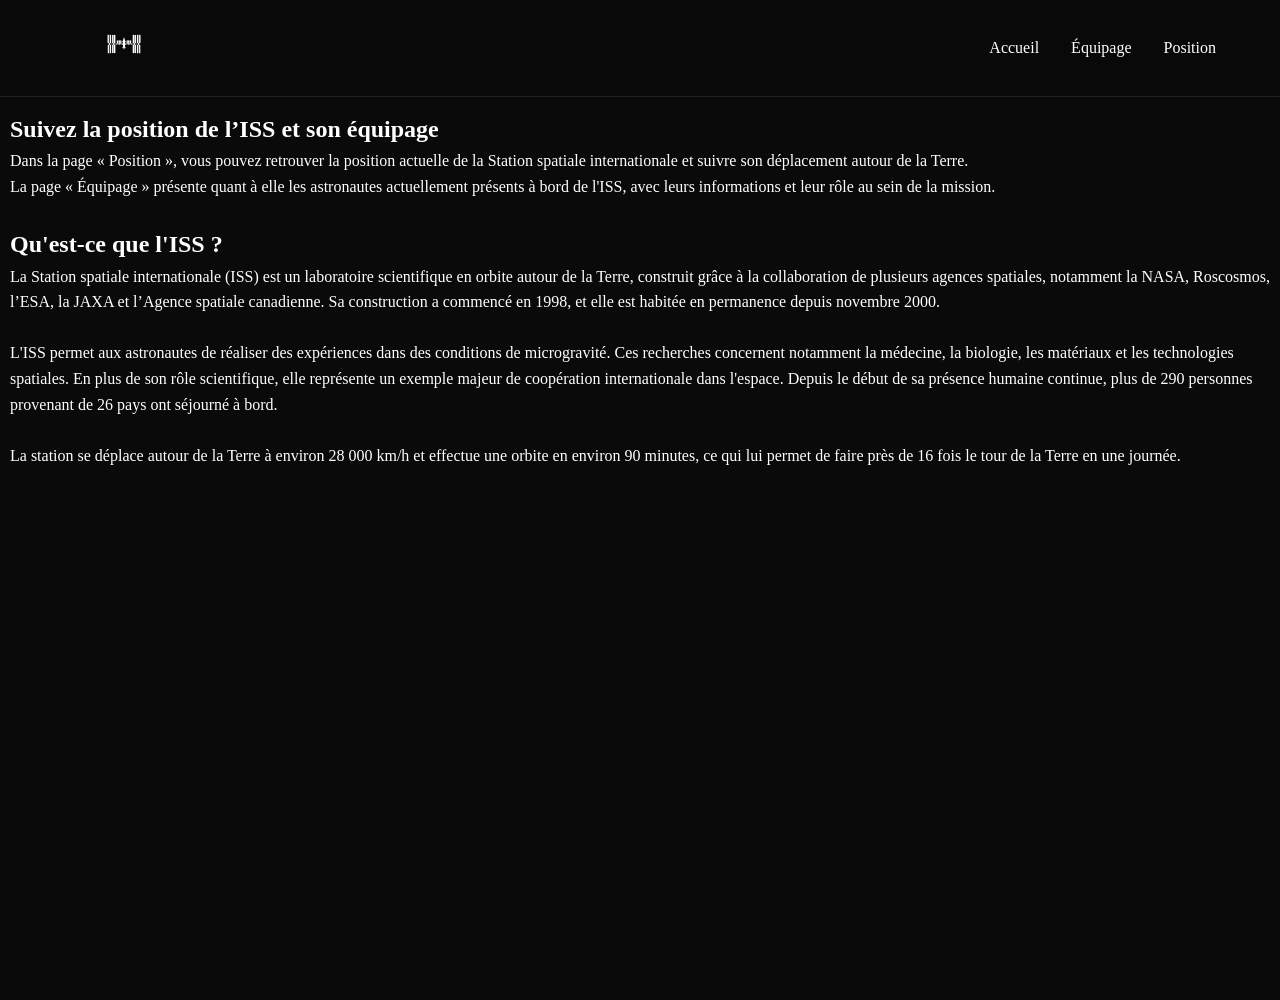
==== index.html @ df350af8 "FIX : Responsive design" ====
<!DOCTYPE html>
<html lang="fr">
    <head>
    <meta charset="UTF-8">
        <title>Suivi ISS</title>
        <link rel="shortcut icon" href="./images/earth.png" type="image/x-icon">
        <meta name="viewport" content="width=device-width, initial-scale=1.0">
        <link rel="stylesheet" href="style.css">
    </head>
    <body>
        <nav class="navbar" id="navbar">
            <a href="index.html" class="logo"><img class="iss-logo" src="./images/iss-logo.png" alt="ISS-logo"></a>
            <ul class="nav-links">
                <li><a href="index.html">Accueil</a></li>
                <li><a href="equipage.html">Équipage</a></li>
                <li><a href="position.html">Position</a></li>
            </ul>
        </nav>
        <div class="main-body">
            <h2>Suivez la position de l’ISS et son équipage</h2>
            <p>
                Dans la page « Position », vous pouvez retrouver la position actuelle de la Station spatiale internationale et suivre son déplacement autour de la Terre.<br>
                La page « Équipage » présente quant à elle les astronautes actuellement présents à bord de l'ISS, avec leurs informations et leur rôle au sein de la mission.
            </p><br>
            
            <h2>Qu'est-ce que l'ISS ?</h2>
            <p>La Station spatiale internationale (ISS) est un laboratoire scientifique en orbite autour de la Terre, construit grâce à la collaboration de plusieurs agences spatiales, notamment la NASA, Roscosmos, l’ESA, la JAXA et l’Agence spatiale canadienne. Sa construction a commencé en 1998, et elle est habitée en permanence depuis novembre 2000. <br><br>
                L'ISS permet aux astronautes de réaliser des expériences dans des conditions de microgravité. Ces recherches concernent notamment la médecine, la biologie, les matériaux et les technologies spatiales. En plus de son rôle scientifique, elle représente un exemple majeur de coopération internationale dans l'espace. Depuis le début de sa présence humaine continue, plus de 290 personnes provenant de 26 pays ont séjourné à bord. <br><br>
                La station se déplace autour de la Terre à environ 28 000 km/h et effectue une orbite en environ 90 minutes, ce qui lui permet de faire près de 16 fois le tour de la Terre en une journée.
            </p>
        </div>
    </body>
</html>
---- style.css ----
* {
    margin: 0;
    padding: 0;
    box-sizing: border-box;
}

:root {
    --dark-bg: #0a0a0a;
    --darker-bg: #050505;
    --accent: #FF6B35;
    --text: #ffffff;
}

html {
    height: 100%;
}

body {
    height: 100%;
    background-color: var(--dark-bg);
    color: var(--text);
    line-height: 1.6;
    overflow-x: hidden;
}

.navbar {
    position: fixed;
    top: 0;
    width: 100%;
    padding: 1.5rem 5%;
    display: flex;
    justify-content: space-between;
    align-items: center;
    background: rgba(10, 10, 10, 0.95);
    backdrop-filter: blur(10px);
    z-index: 1000;
    border-bottom: 1px solid rgba(255, 255, 255, 0.1);
    transition: transform 0.3s ease, background-color 0.3s ease;
}

.logo {
    position: relative;
    padding-left: 2.5rem;

    .iss-logo {
        width: 40px;
        height: auto;
    }
}

.nav-links {
    display: flex;
    gap: 2rem;
    list-style: none;
}

.nav-links a {
    color: var(--text);
    text-decoration: none;
    font-weight: 500;
    transition: all 0.3s ease;
    position: relative;
}

.nav-links a::after {
    content: '';
    position: absolute;
    bottom: -5px;
    left: 0;
    width: 0;
    height: 2px;
    background: var(--accent);
    transition: width 0.3s ease;
}

.nav-links a:hover::after {
    width: 100%;
}


#map {
    height: 85%;
    border-radius: 10px;
}


.main-body {
    margin-top: 100px;
    padding: 10px;
    height: 97%;

    h1 {
        display: flex;
        justify-content: center;
        color: var(--text);
        gap: 10px;
        margin-bottom: 10px;

        .iss-img {
            width: 50px;
            height: auto;
        }
    }

    @media (max-width: 380px) {
        h1 {
            font-size: 20px;

            .iss-img {
                width: 30px;
            }
        }
    }
}
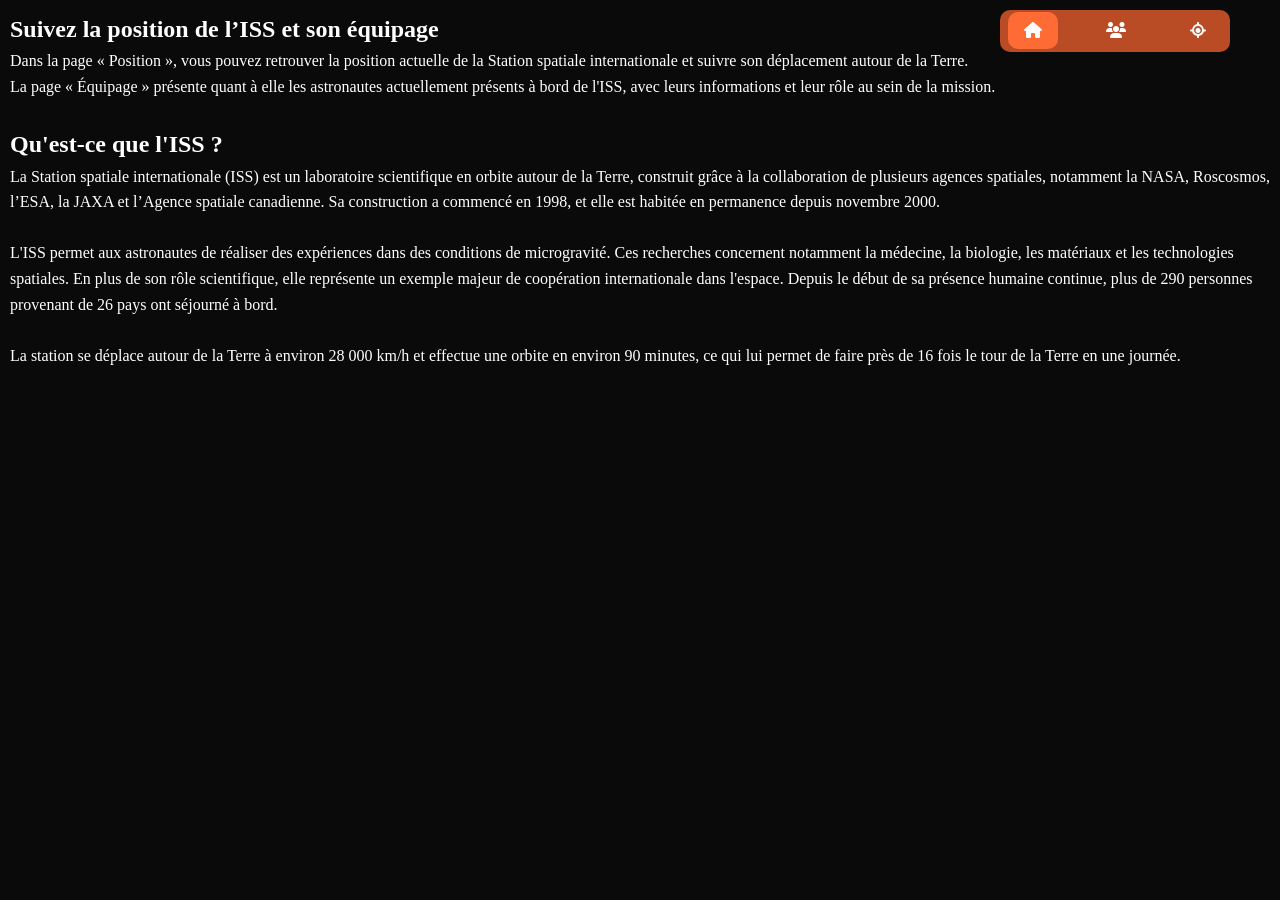
==== commit 24ed616f: "Add: icone + changement design navbar" ====
--- a/index.html
+++ b/index.html
@@ -1,33 +1,46 @@
 <!DOCTYPE html>
 <html lang="fr">
-    <head>
+
+<head>
     <meta charset="UTF-8">
-        <title>Suivi ISS</title>
-        <link rel="shortcut icon" href="./images/earth.png" type="image/x-icon">
-        <meta name="viewport" content="width=device-width, initial-scale=1.0">
-        <link rel="stylesheet" href="style.css">
-    </head>
-    <body>
-        <nav class="navbar" id="navbar">
-            <a href="index.html" class="logo"><img class="iss-logo" src="./images/iss-logo.png" alt="ISS-logo"></a>
-            <ul class="nav-links">
-                <li><a href="index.html">Accueil</a></li>
-                <li><a href="equipage.html">Équipage</a></li>
-                <li><a href="position.html">Position</a></li>
-            </ul>
-        </nav>
-        <div class="main-body">
-            <h2>Suivez la position de l’ISS et son équipage</h2>
-            <p>
-                Dans la page « Position », vous pouvez retrouver la position actuelle de la Station spatiale internationale et suivre son déplacement autour de la Terre.<br>
-                La page « Équipage » présente quant à elle les astronautes actuellement présents à bord de l'ISS, avec leurs informations et leur rôle au sein de la mission.
-            </p><br>
-            
-            <h2>Qu'est-ce que l'ISS ?</h2>
-            <p>La Station spatiale internationale (ISS) est un laboratoire scientifique en orbite autour de la Terre, construit grâce à la collaboration de plusieurs agences spatiales, notamment la NASA, Roscosmos, l’ESA, la JAXA et l’Agence spatiale canadienne. Sa construction a commencé en 1998, et elle est habitée en permanence depuis novembre 2000. <br><br>
-                L'ISS permet aux astronautes de réaliser des expériences dans des conditions de microgravité. Ces recherches concernent notamment la médecine, la biologie, les matériaux et les technologies spatiales. En plus de son rôle scientifique, elle représente un exemple majeur de coopération internationale dans l'espace. Depuis le début de sa présence humaine continue, plus de 290 personnes provenant de 26 pays ont séjourné à bord. <br><br>
-                La station se déplace autour de la Terre à environ 28 000 km/h et effectue une orbite en environ 90 minutes, ce qui lui permet de faire près de 16 fois le tour de la Terre en une journée.
-            </p>
-        </div>
-    </body>
+    <title>Suivi ISS</title>
+    <link rel="shortcut icon" href="./images/earth.png" type="image/x-icon">
+    <meta name="viewport" content="width=device-width, initial-scale=1.0">
+    <link rel="stylesheet" href="style.css">
+    <link rel="stylesheet" href="https://cdnjs.cloudflare.com/ajax/libs/font-awesome/6.7.2/css/all.min.css">
+</head>
+
+<body>
+    <nav class="navbar" id="navbar">
+        <ul class="nav-links">
+            <li><a href="index.html" class="active"><i class="fa-solid fa-house"></i></a></li>
+            <li><a href="equipage.html"><i class="fa-solid fa-users"></i></a></li>
+            <li><a href="position.html"><i class="fa-solid fa-location-crosshairs"></i></a></li>
+        </ul>
+    </nav>
+    <div class="main-body">
+        <h2>Suivez la position de l’ISS et son équipage</h2>
+        <p>
+            Dans la page « Position », vous pouvez retrouver la position actuelle de la Station spatiale internationale
+            et suivre son déplacement autour de la Terre.<br>
+            La page « Équipage » présente quant à elle les astronautes actuellement présents à bord de l'ISS, avec leurs
+            informations et leur rôle au sein de la mission.
+        </p><br>
+
+        <h2>Qu'est-ce que l'ISS ?</h2>
+        <p>La Station spatiale internationale (ISS) est un laboratoire scientifique en orbite autour de la Terre,
+            construit grâce à la collaboration de plusieurs agences spatiales, notamment la NASA, Roscosmos, l’ESA, la
+            JAXA et l’Agence spatiale canadienne. Sa construction a commencé en 1998, et elle est habitée en permanence
+            depuis novembre 2000. <br><br>
+            L'ISS permet aux astronautes de réaliser des expériences dans des conditions de microgravité. Ces recherches
+            concernent notamment la médecine, la biologie, les matériaux et les technologies spatiales. En plus de son
+            rôle scientifique, elle représente un exemple majeur de coopération internationale dans l'espace. Depuis le
+            début de sa présence humaine continue, plus de 290 personnes provenant de 26 pays ont séjourné à bord.
+            <br><br>
+            La station se déplace autour de la Terre à environ 28 000 km/h et effectue une orbite en environ 90 minutes,
+            ce qui lui permet de faire près de 16 fois le tour de la Terre en une journée.
+        </p>
+    </div>
+</body>
+
 </html>
--- a/style.css
+++ b/style.css
@@ -25,28 +25,15 @@
 
 .navbar {
     position: fixed;
-    top: 0;
-    width: 100%;
-    padding: 1.5rem 5%;
-    display: flex;
-    justify-content: space-between;
-    align-items: center;
-    background: rgba(10, 10, 10, 0.95);
-    backdrop-filter: blur(10px);
+    right: 50px;
+    top: 10px;
+    background-color: #b94c24;
+    border-radius: 10px;
+    padding: 0.5rem;
     z-index: 1000;
-    border-bottom: 1px solid rgba(255, 255, 255, 0.1);
     transition: transform 0.3s ease, background-color 0.3s ease;
 }
 
-.logo {
-    position: relative;
-    padding-left: 2.5rem;
-
-    .iss-logo {
-        width: 40px;
-        height: auto;
-    }
-}
 
 .nav-links {
     display: flex;
@@ -58,23 +45,18 @@
     color: var(--text);
     text-decoration: none;
     font-weight: 500;
+    padding: 0.6rem 1rem;
+    border-radius: 10px;
     transition: all 0.3s ease;
-    position: relative;
 }
 
-.nav-links a::after {
-    content: '';
-    position: absolute;
-    bottom: -5px;
-    left: 0;
-    width: 0;
-    height: 2px;
-    background: var(--accent);
-    transition: width 0.3s ease;
+.nav-links a:hover {
+    background-color: rgba(255, 154, 92, 0.2);
 }
 
-.nav-links a:hover::after {
-    width: 100%;
+.nav-links a.active {
+    background-color: var(--accent);
+    color: white;
 }
 
 
@@ -85,7 +67,6 @@
 
 
 .main-body {
-    margin-top: 100px;
     padding: 10px;
     height: 97%;
 
@@ -100,6 +81,66 @@
             width: 50px;
             height: auto;
         }
+
+    }
+
+    .astronautes {
+        display: grid;
+        grid-template-columns: repeat(3, 1fr);
+        gap: 20px;
+        margin: 20px;
+    }
+
+    .astronaute {
+        display: flex;
+        justify-content: center;
+        align-items: center;
+        gap: 20px;
+        width: 420px;
+
+        .photo-astro {
+            width: 200px;
+            height: 250px;
+            object-fit: cover;
+            border-radius: 10%;
+        }
+
+        .infos {
+            display: flex;
+            flex-direction: column;
+            width: 180px;
+        }
+
+        p {
+            margin: 0;
+            width: 200px;
+        }
+
+        p img {
+            width: 20px;
+        }
+    }
+
+    @media (max-width: 1345px) {
+        .astronautes {
+            grid-template-columns: repeat(2, 1fr);
+        }
+    }
+
+    @media (max-width: 910px) {
+        .astronautes {
+            grid-template-columns: 1fr;
+        }
+
+        .astronaute {
+            width: 300px;
+            
+            .photo-astro {
+                width: 100px;
+                height: 150px;
+            }
+        }
+        
     }
 
     @media (max-width: 380px) {
@@ -111,4 +152,18 @@
             }
         }
     }
+
+}
+
+@media (max-width: 768px) {
+    .navbar {
+        left: 50%;
+        right: auto;
+        transform: translateX(-50%);
+    }
+
+    .main-body {
+        margin-top: 50px;
+    }
+
 }
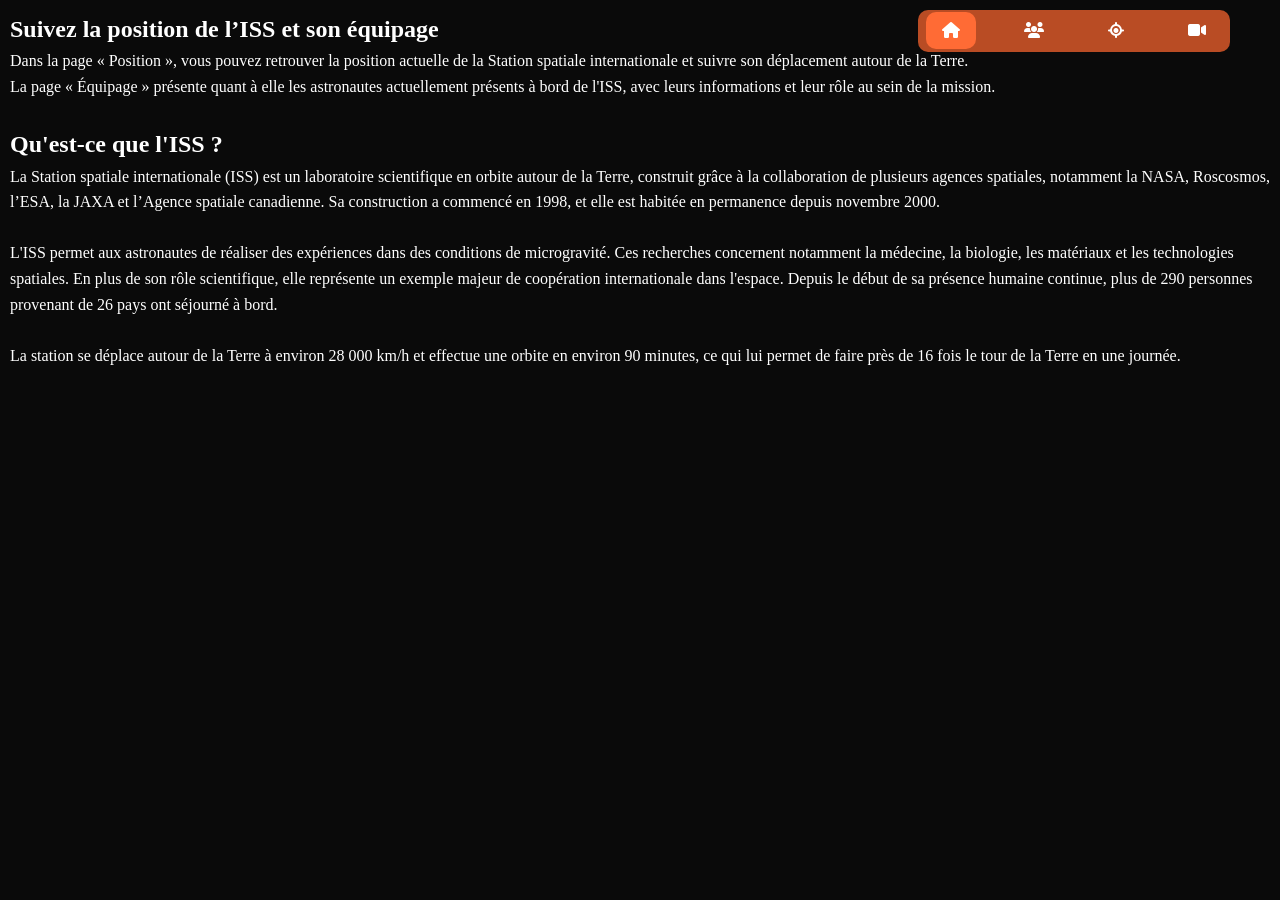
==== commit 49f446fe: "Fix : index.html" ====
--- a/index.html
+++ b/index.html
@@ -16,6 +16,7 @@
             <li><a href="index.html" class="active"><i class="fa-solid fa-house"></i></a></li>
             <li><a href="equipage.html"><i class="fa-solid fa-users"></i></a></li>
             <li><a href="position.html"><i class="fa-solid fa-location-crosshairs"></i></a></li>
+            <li><a href="live.html"><i class="fa-solid fa-video"></i></a></li>
         </ul>
     </nav>
     <div class="main-body">
--- a/style.css
+++ b/style.css
@@ -65,6 +65,18 @@
     border-radius: 10px;
 }
 
+.twitch-container {
+    margin-top: 70px;
+    display: flex;
+    justify-content: center;
+    width: 100%;
+}
+
+.twitch-container iframe {
+    max-width: 100%;
+    border: none;
+    border-radius: 15px;
+}
 
 .main-body {
     padding: 10px;
@@ -134,13 +146,13 @@
 
         .astronaute {
             width: 300px;
-            
+
             .photo-astro {
                 width: 100px;
                 height: 150px;
             }
         }
-        
+
     }
 
     @media (max-width: 380px) {
@@ -155,7 +167,7 @@
 
 }
 
-@media (max-width: 768px) {
+@media (max-width: 1030px) {
     .navbar {
         left: 50%;
         right: auto;
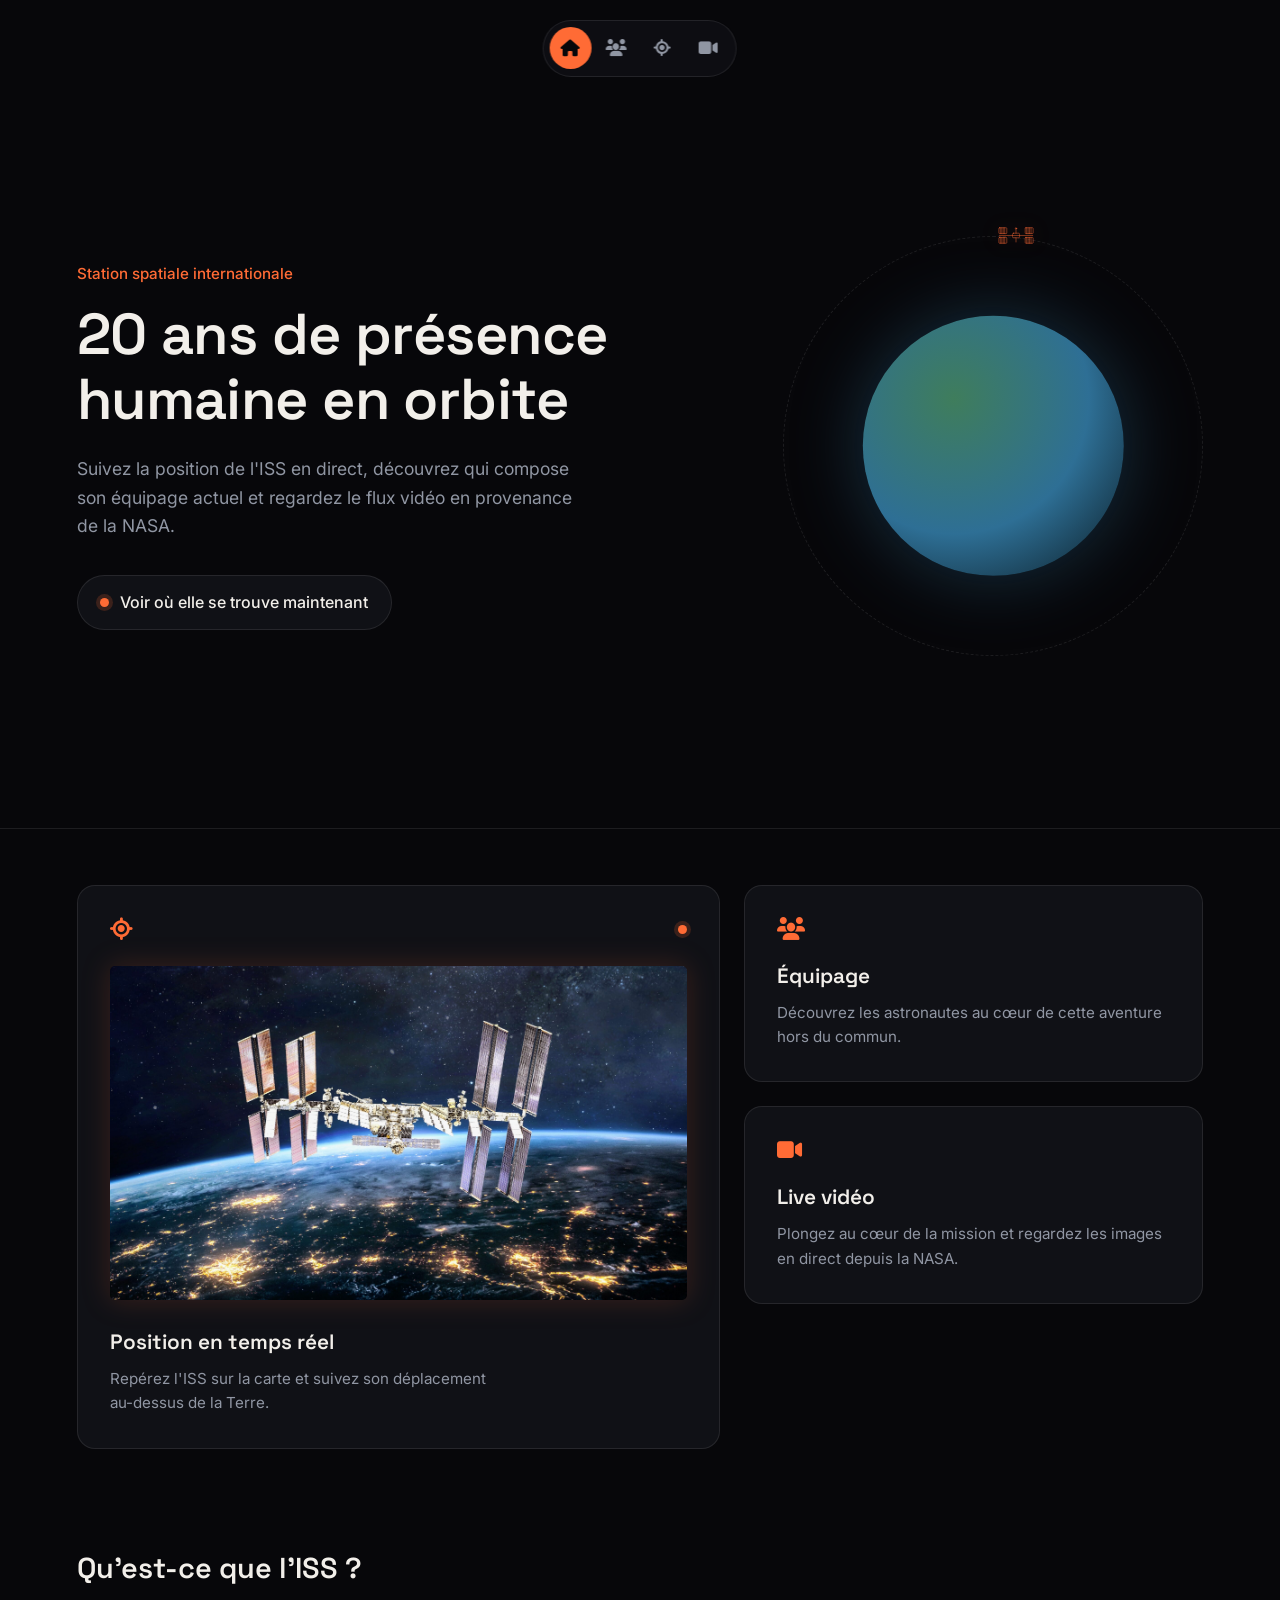
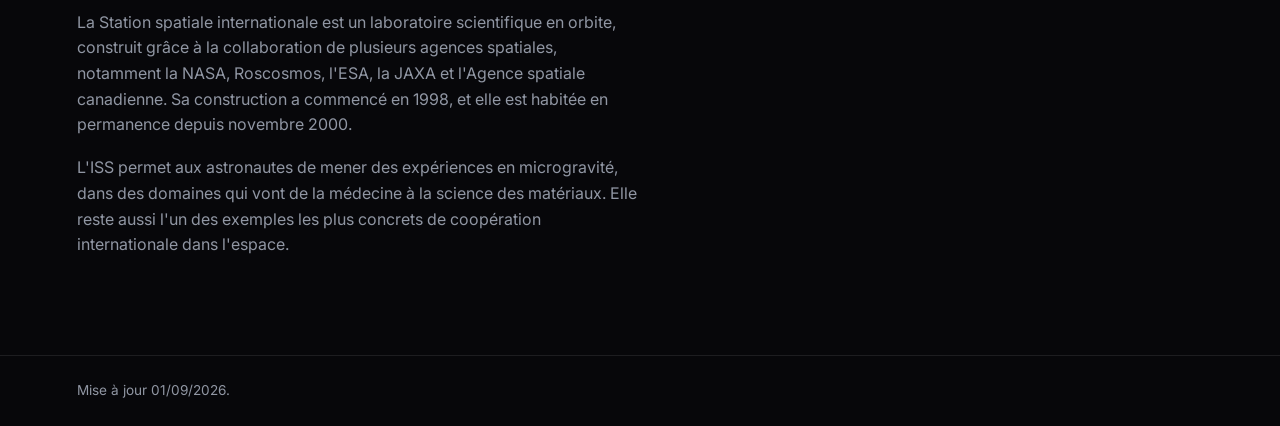
==== commit 71a70796: "Add : Design" ====
--- a/index.html
+++ b/index.html
@@ -6,42 +6,128 @@
     <title>Suivi ISS</title>
     <link rel="shortcut icon" href="./images/earth.png" type="image/x-icon">
     <meta name="viewport" content="width=device-width, initial-scale=1.0">
-    <link rel="stylesheet" href="style.css">
+    <link rel="stylesheet" href="./styles.css/common.css">
+    <link rel="stylesheet" href="./styles.css/home.css">
+    <link rel="preconnect" href="https://fonts.googleapis.com">
+    <link
+        href="https://fonts.googleapis.com/css2?family=Space+Grotesk:wght@500;600;700&family=Inter:wght@400;500;600&display=swap"
+        rel="stylesheet">
     <link rel="stylesheet" href="https://cdnjs.cloudflare.com/ajax/libs/font-awesome/6.7.2/css/all.min.css">
 </head>
 
 <body>
-    <nav class="navbar" id="navbar">
+    <nav class="navbar" id="navbar" aria-label="Navigation principale">
         <ul class="nav-links">
-            <li><a href="index.html" class="active"><i class="fa-solid fa-house"></i></a></li>
-            <li><a href="equipage.html"><i class="fa-solid fa-users"></i></a></li>
-            <li><a href="position.html"><i class="fa-solid fa-location-crosshairs"></i></a></li>
-            <li><a href="live.html"><i class="fa-solid fa-video"></i></a></li>
+            <li><a href="index.html" class="active" aria-label="Accueil"><i class="fa-solid fa-house"></i></a></li>
+            <li><a href="equipage.html" aria-label="Équipage"><i class="fa-solid fa-users"></i></a></li>
+            <li><a href="position.html" aria-label="Position en temps réel"><i
+                        class="fa-solid fa-location-crosshairs"></i></a></li>
+            <li><a href="live.html" aria-label="Live vidéo"><i class="fa-solid fa-video"></i></a></li>
         </ul>
     </nav>
-    <div class="main-body">
-        <h2>Suivez la position de l’ISS et son équipage</h2>
+
+    <header class="hero">
+        <div class="hero-text">
+            <p class="hero-kicker">Station spatiale internationale</p>
+            <h1>20 ans de présence humaine en orbite</h1>
+            <p class="hero-lead">
+                Suivez la position de l'ISS en direct, découvrez qui compose son équipage actuel
+                et regardez le flux vidéo en provenance de la NASA.
+            </p>
+            <a class="hero-cta" href="position.html">
+                <span class="live-dot" aria-hidden="true"></span>
+                Voir où elle se trouve maintenant
+            </a>
+        </div>
+
+        <div class="orbit-stage" aria-hidden="true">
+            <div class="earth"></div>
+            <div class="orbit-path"></div>
+            <div class="orbit-rotor">
+                <div class="iss-marker">
+                    <svg class="iss-glyph" viewBox="0 0 220 110" fill="none" stroke="currentColor" stroke-width="2.2"
+                        stroke-linecap="round" stroke-linejoin="round">
+                        <line x1="30" y1="55" x2="190" y2="55" />
+
+                        <rect x="28" y="18" width="38" height="28" rx="3" />
+                        <line x1="35" y1="18" x2="35" y2="46" />
+                        <line x1="42" y1="18" x2="42" y2="46" />
+                        <line x1="49" y1="18" x2="49" y2="46" />
+                        <line x1="56" y1="18" x2="56" y2="46" />
+
+                        <rect x="28" y="64" width="38" height="28" rx="3" />
+                        <line x1="35" y1="64" x2="35" y2="92" />
+                        <line x1="42" y1="64" x2="42" y2="92" />
+                        <line x1="49" y1="64" x2="49" y2="92" />
+                        <line x1="56" y1="64" x2="56" y2="92" />
+
+                        <rect x="154" y="18" width="38" height="28" rx="3" />
+                        <line x1="161" y1="18" x2="161" y2="46" />
+                        <line x1="168" y1="18" x2="168" y2="46" />
+                        <line x1="175" y1="18" x2="175" y2="46" />
+                        <line x1="182" y1="18" x2="182" y2="46" />
+
+                        <rect x="154" y="64" width="38" height="28" rx="3" />
+                        <line x1="161" y1="64" x2="161" y2="92" />
+                        <line x1="168" y1="64" x2="168" y2="92" />
+                        <line x1="175" y1="64" x2="175" y2="92" />
+                        <line x1="182" y1="64" x2="182" y2="92" />
+
+                        <rect x="93" y="44" width="34" height="22" rx="5" />
+                        <line x1="110" y1="44" x2="110" y2="24" />
+                        <circle cx="110" cy="21" r="3.4" />
+                        <line x1="110" y1="66" x2="110" y2="86" />
+                    </svg>
+                </div>
+            </div>
+        </div>
+    </header>
+
+    <section class="destinations" aria-label="Accès rapide aux sections">
+        <a class="tile tile-large" href="position.html">
+            <div class="tile-top">
+                <i class="fa-solid fa-location-crosshairs"></i>
+                <span class="live-dot" aria-hidden="true"></span>
+            </div>
+            <div class="tile-illustration" aria-hidden="true">
+                <img class="iss-photo" src="./images/ISS-scaled.jpg" alt="photo-iss">
+            </div>
+            <h2>Position en temps réel</h2>
+            <p>Repérez l'ISS sur la carte et suivez son déplacement au-dessus de la Terre.</p>
+        </a>
+
+        <div class="tile-stack">
+            <a class="tile" href="equipage.html">
+                <i class="fa-solid fa-users"></i>
+                <h2>Équipage</h2>
+                <p>Découvrez les astronautes au cœur de cette aventure hors du commun.</p>
+            </a>
+            <a class="tile" href="live.html">
+                <i class="fa-solid fa-video"></i>
+                <h2>Live vidéo</h2>
+                <p>Plongez au cœur de la mission et regardez les images en direct depuis la NASA.</p>
+            </a>
+        </div>
+    </section>
+
+    <section class="about">
+        <h2>Qu'est-ce que l'ISS ?</h2>
         <p>
-            Dans la page « Position », vous pouvez retrouver la position actuelle de la Station spatiale internationale
-            et suivre son déplacement autour de la Terre.<br>
-            La page « Équipage » présente quant à elle les astronautes actuellement présents à bord de l'ISS, avec leurs
-            informations et leur rôle au sein de la mission.
-        </p><br>
+            La Station spatiale internationale est un laboratoire scientifique en orbite, construit grâce à la
+            collaboration de plusieurs agences spatiales, notamment la NASA, Roscosmos, l'ESA, la JAXA et l'Agence
+            spatiale canadienne. Sa construction a commencé en 1998, et elle est habitée en permanence depuis
+            novembre 2000.
+        </p>
+        <p>
+            L'ISS permet aux astronautes de mener des expériences en microgravité, dans des domaines qui vont de la
+            médecine à la science des matériaux. Elle reste aussi l'un des exemples les plus concrets de coopération
+            internationale dans l'espace.
+        </p>
+    </section>
 
-        <h2>Qu'est-ce que l'ISS ?</h2>
-        <p>La Station spatiale internationale (ISS) est un laboratoire scientifique en orbite autour de la Terre,
-            construit grâce à la collaboration de plusieurs agences spatiales, notamment la NASA, Roscosmos, l’ESA, la
-            JAXA et l’Agence spatiale canadienne. Sa construction a commencé en 1998, et elle est habitée en permanence
-            depuis novembre 2000. <br><br>
-            L'ISS permet aux astronautes de réaliser des expériences dans des conditions de microgravité. Ces recherches
-            concernent notamment la médecine, la biologie, les matériaux et les technologies spatiales. En plus de son
-            rôle scientifique, elle représente un exemple majeur de coopération internationale dans l'espace. Depuis le
-            début de sa présence humaine continue, plus de 290 personnes provenant de 26 pays ont séjourné à bord.
-            <br><br>
-            La station se déplace autour de la Terre à environ 28 000 km/h et effectue une orbite en environ 90 minutes,
-            ce qui lui permet de faire près de 16 fois le tour de la Terre en une journée.
-        </p>
-    </div>
+    <footer class="site-footer">
+        <p>Mise à jour 01/09/2026.</p>
+    </footer>
 </body>
 
 </html>
--- a/styles.css/common.css
+++ b/styles.css/common.css
@@ -0,0 +1,188 @@
+* {
+    margin: 0;
+    padding: 0;
+    box-sizing: border-box;
+}
+
+:root {
+    --void: #07070a;
+    --panel: #101116;
+    --accent: #FF6B35;
+    --accent-soft: rgba(255, 107, 53, 0.18);
+    --earth-blue: #2E6F95;
+    --earth-green: #3F7D5C;
+    --text: #F2EFEA;
+    --muted: #9096A3;
+    --line: rgba(255, 255, 255, 0.09);
+
+    --font-display: "Space Grotesk", "Inter", sans-serif;
+    --font-body: "Inter", sans-serif;
+}
+
+html {
+    height: 100%;
+    scroll-behavior: smooth;
+}
+
+body {
+    min-height: 100%;
+    background-color: var(--void);
+    color: var(--text);
+    font-family: var(--font-body);
+    line-height: 1.6;
+    overflow-x: hidden;
+}
+
+a {
+    color: inherit;
+    text-decoration: none;
+}
+
+a:focus-visible,
+button:focus-visible {
+    outline: 2px solid var(--accent);
+    outline-offset: 3px;
+}
+
+/* ---------- Navigation ---------- */
+
+.navbar {
+    position: fixed;
+    top: 20px;
+    left: 50%;
+    transform: translateX(-50%);
+    background-color: rgba(16, 17, 22, 0.75);
+    backdrop-filter: blur(10px);
+    border: 1px solid var(--line);
+    border-radius: 999px;
+    padding: 0.4rem;
+    z-index: 1000;
+}
+
+.nav-links {
+    display: flex;
+    gap: 0.25rem;
+    list-style: none;
+}
+
+.nav-links a {
+    display: flex;
+    align-items: center;
+    justify-content: center;
+    width: 42px;
+    height: 42px;
+    border-radius: 999px;
+    color: var(--muted);
+    font-size: 1.05rem;
+    transition: color 0.2s ease, background-color 0.2s ease;
+}
+
+.nav-links a:hover {
+    color: var(--text);
+    background-color: rgba(255, 255, 255, 0.06);
+}
+
+.nav-links a.active {
+    background-color: var(--accent);
+    color: var(--void);
+}
+
+/* ---------- Indicateur "en direct" (partagé entre pages) ---------- */
+
+.live-dot {
+    width: 9px;
+    height: 9px;
+    border-radius: 50%;
+    background-color: var(--accent);
+    box-shadow: 0 0 0 4px var(--accent-soft);
+    flex-shrink: 0;
+    animation: pulse 3.2s ease-in-out infinite;
+}
+
+@keyframes pulse {
+
+    0%,
+    100% {
+        opacity: 1;
+    }
+
+    50% {
+        opacity: 0.4;
+    }
+}
+
+@media (prefers-reduced-motion: reduce) {
+    .live-dot {
+        animation: none;
+    }
+}
+
+/* ---------- En-tête de page générique (pages secondaires) ---------- */
+
+.page-header {
+    padding: 8rem 6vw 3rem;
+    max-width: 760px;
+}
+
+.page-kicker {
+    color: var(--accent);
+    font-size: 0.95rem;
+    font-weight: 500;
+    margin-bottom: 1rem;
+}
+
+.page-header h1 {
+    font-family: var(--font-display);
+    font-weight: 600;
+    font-size: clamp(2rem, 4vw, 3rem);
+    line-height: 1.15;
+    margin-bottom: 1rem;
+}
+
+.page-lead {
+    color: var(--muted);
+    font-size: 1.05rem;
+    max-width: 60ch;
+}
+
+/* ---------- Main-body (conteneur générique pages secondaires) ---------- */
+
+.main-body {
+    padding: 8rem 6vw 4rem;
+    min-height: 100%;
+}
+
+.main-body h1 {
+    display: flex;
+    align-items: center;
+    justify-content: center;
+    gap: 10px;
+    font-family: var(--font-display);
+    font-weight: 600;
+    color: var(--text);
+    margin-bottom: 1.5rem;
+}
+
+.main-body h1 .iss-img {
+    width: 50px;
+    height: auto;
+}
+
+@media (max-width: 380px) {
+    .main-body h1 {
+        font-size: 1.3rem;
+    }
+
+    .main-body h1 .iss-img {
+        width: 30px;
+    }
+}
+
+/* ---------- Footer ---------- */
+
+.site-footer {
+    border-top: 1px solid var(--line);
+    padding: 1.5rem 6vw;
+    color: var(--muted);
+    font-size: 0.85rem;
+}
--- a/styles.css/home.css
+++ b/styles.css/home.css
@@ -0,0 +1,257 @@
+/* ---------- Hero ---------- */
+
+.hero {
+    position: relative;
+    display: flex;
+    align-items: center;
+    justify-content: space-between;
+    gap: 3rem;
+    min-height: 92vh;
+    padding: 8rem 6vw 4rem;
+    overflow: hidden;
+}
+
+.hero-text {
+    max-width: 620px;
+    z-index: 2;
+}
+
+.hero-kicker {
+    color: var(--accent);
+    font-size: 0.95rem;
+    font-weight: 500;
+    margin-bottom: 1rem;
+}
+
+.hero h1 {
+    font-family: var(--font-display);
+    font-weight: 600;
+    font-size: clamp(2.2rem, 4.8vw, 3.6rem);
+    line-height: 1.12;
+    letter-spacing: -0.01em;
+    margin-bottom: 1.5rem;
+}
+
+.hero-lead {
+    color: var(--muted);
+    font-size: 1.1rem;
+    max-width: 46ch;
+    margin-bottom: 2.2rem;
+}
+
+.hero-cta {
+    display: inline-flex;
+    align-items: center;
+    gap: 0.7rem;
+    background-color: var(--panel);
+    border: 1px solid var(--line);
+    padding: 0.85rem 1.4rem;
+    border-radius: 999px;
+    font-weight: 500;
+    transition: border-color 0.2s ease, background-color 0.2s ease;
+}
+
+.hero-cta:hover {
+    border-color: var(--accent);
+    background-color: rgba(255, 107, 53, 0.08);
+}
+
+/* ---------- Orbit graphic ---------- */
+
+.orbit-stage {
+    position: relative;
+    width: min(38vw, 420px);
+    height: min(38vw, 420px);
+    flex-shrink: 0;
+}
+
+.earth {
+    position: absolute;
+    width: 62%;
+    height: 62%;
+    border-radius: 50%;
+    top: 50%;
+    left: 50%;
+    transform: translate(-50%, -50%);
+    background: radial-gradient(circle at 35% 32%, var(--earth-green), var(--earth-blue) 55%, #0a1a22 100%);
+    box-shadow: 0 0 70px rgba(46, 111, 149, 0.4);
+}
+
+.orbit-path {
+    position: absolute;
+    inset: 0;
+    border: 1px dashed var(--line);
+    border-radius: 50%;
+}
+
+.orbit-rotor {
+    position: absolute;
+    inset: 0;
+    animation: spin 26s linear infinite;
+}
+
+.iss-marker {
+    position: absolute;
+    top: -12px;
+    left: 50%;
+    width: 46px;
+    animation: counter-spin 26s linear infinite;
+}
+
+.iss-glyph {
+    width: 100%;
+    height: auto;
+    color: var(--accent);
+    filter: drop-shadow(0 0 10px var(--accent-soft));
+}
+
+@keyframes counter-spin {
+    from {
+        transform: translateX(-50%) rotate(0deg);
+    }
+
+    to {
+        transform: translateX(-50%) rotate(-360deg);
+    }
+}
+
+@keyframes spin {
+    to {
+        transform: rotate(360deg);
+    }
+}
+
+@media (prefers-reduced-motion: reduce) {
+    .orbit-rotor {
+        animation: none;
+    }
+
+    .iss-marker {
+        animation: none;
+    }
+}
+
+/* ---------- Destinations ---------- */
+
+.destinations {
+    display: grid;
+    grid-template-columns: 1.4fr 1fr;
+    gap: 1.5rem;
+    padding: 3.5rem 6vw 4rem;
+    border-top: 1px solid var(--line);
+}
+
+.tile-stack {
+    display: flex;
+    flex-direction: column;
+    gap: 1.5rem;
+}
+
+.tile {
+    position: relative;
+    background-color: var(--panel);
+    border: 1px solid var(--line);
+    border-radius: 18px;
+    padding: 2rem;
+    transition: border-color 0.2s ease, transform 0.2s ease;
+}
+
+.tile:hover {
+    border-color: var(--accent);
+    transform: translateY(-3px);
+}
+
+.tile i {
+    font-size: 1.4rem;
+    color: var(--accent);
+    margin-bottom: 1.2rem;
+    display: inline-block;
+}
+
+.tile h2 {
+    font-family: var(--font-display);
+    font-size: 1.3rem;
+    font-weight: 600;
+    margin-bottom: 0.5rem;
+}
+
+.tile p {
+    color: var(--muted);
+    font-size: 0.95rem;
+    max-width: 40ch;
+}
+
+.tile-large {
+    display: flex;
+    flex-direction: column;
+    min-height: 320px;
+}
+
+.tile-top {
+    display: flex;
+    align-items: center;
+    justify-content: space-between;
+}
+
+.tile-top i {
+    margin-bottom: 0;
+}
+
+.tile-illustration {
+    position: relative;
+    flex: 1;
+    min-height: 130px;
+    margin: 1.6rem 0;
+    display: flex;
+    align-items: center;
+    justify-content: center;
+}
+
+.iss-photo {
+    width: 100%;
+    object-fit: cover;
+    border-radius: 5px;
+    height: auto;
+    color: var(--accent);
+    filter: drop-shadow(0 0 14px var(--accent-soft));
+}
+
+/* ---------- About ---------- */
+
+.about {
+    max-width: 720px;
+    padding: 2rem 6vw 5rem;
+}
+
+.about h2 {
+    font-family: var(--font-display);
+    font-size: 1.8rem;
+    font-weight: 600;
+    margin-bottom: 1.2rem;
+}
+
+.about p {
+    color: var(--muted);
+    margin-bottom: 1.1rem;
+    max-width: 68ch;
+}
+
+/* ---------- Responsive ---------- */
+
+@media (max-width: 900px) {
+    .hero {
+        flex-direction: column;
+        text-align: left;
+        padding-top: 7rem;
+    }
+
+    .orbit-stage {
+        width: 60vw;
+        height: 60vw;
+        margin-top: 2rem;
+    }
+
+    .destinations {
+        grid-template-columns: 1fr;
+    }
+}
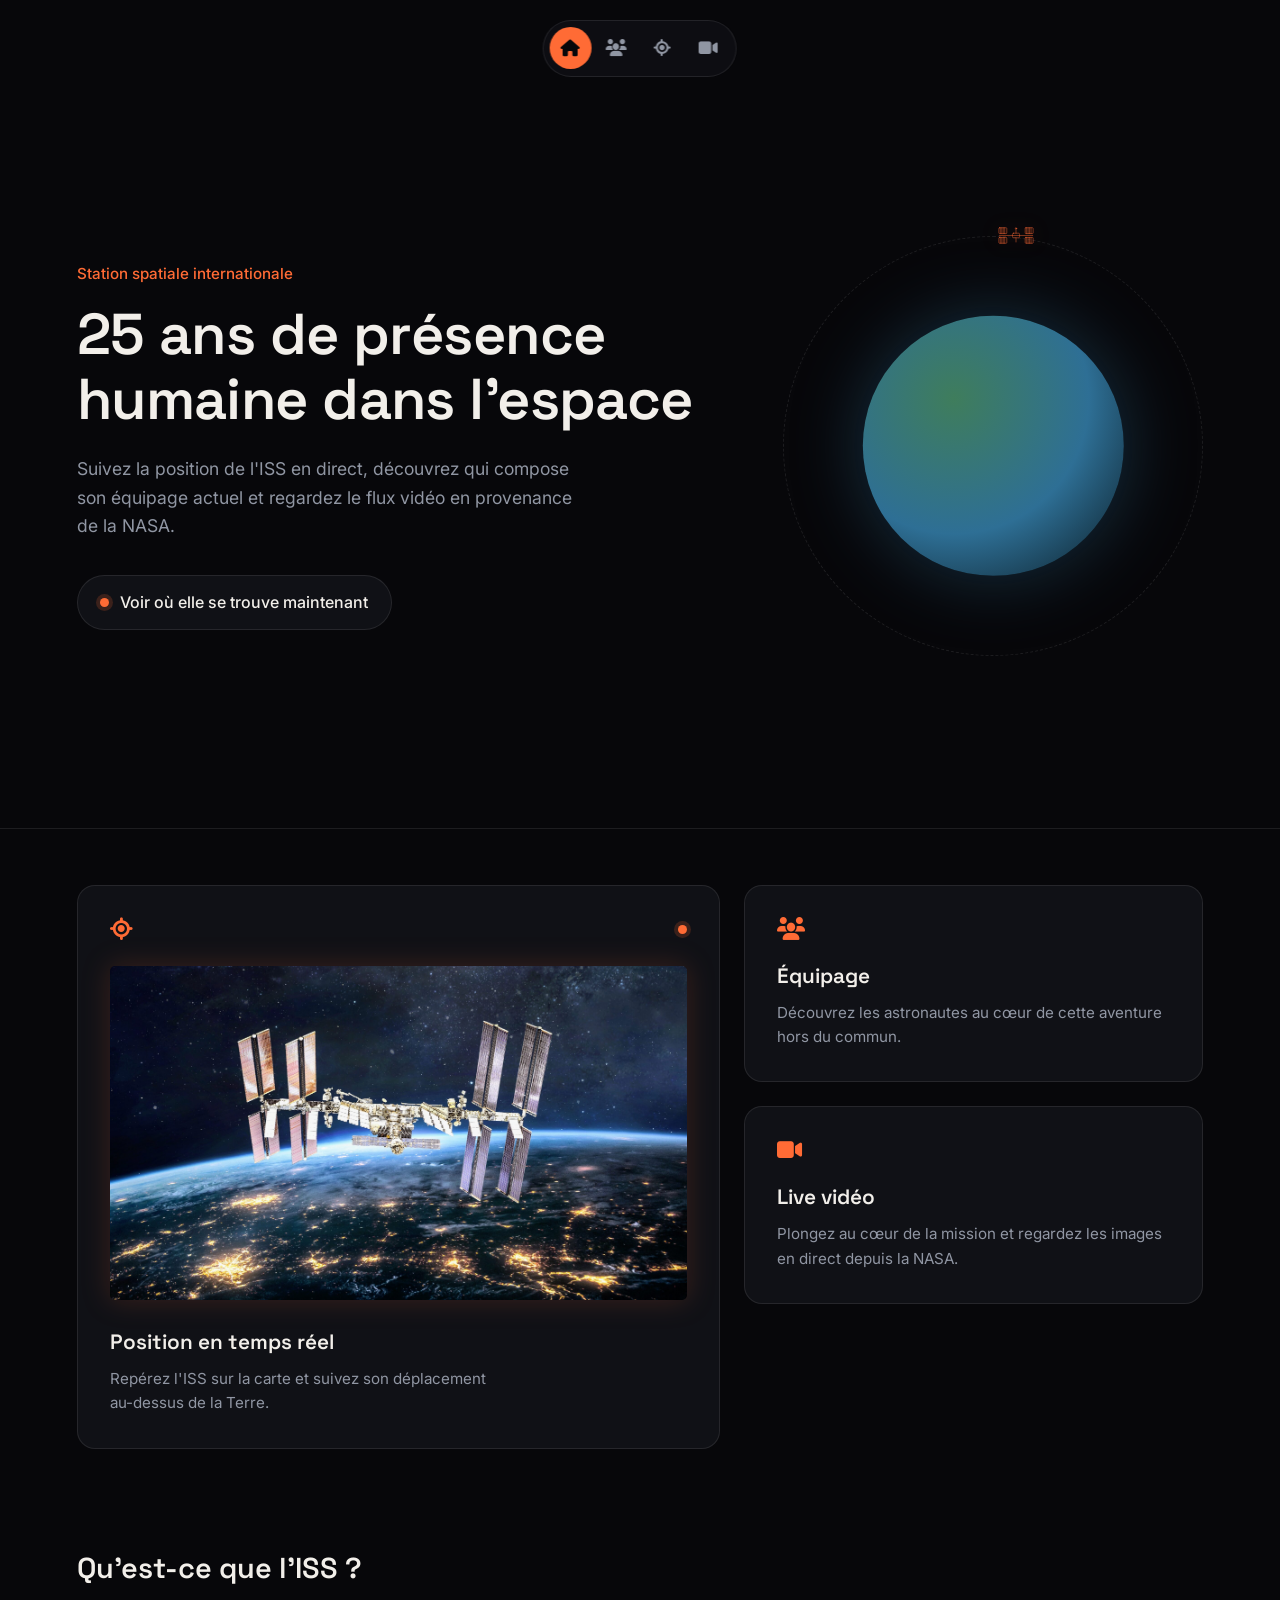
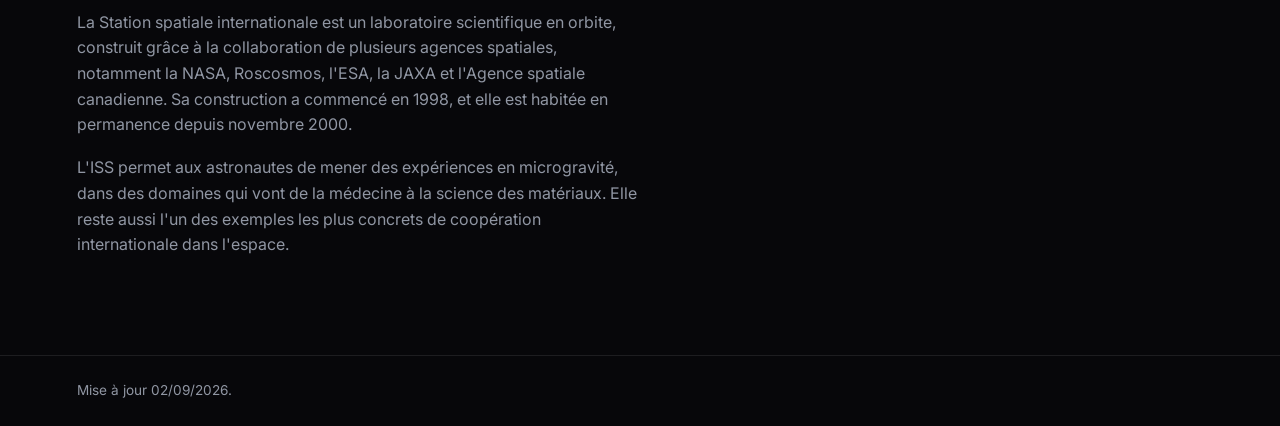
==== commit 844c5b07: "FIX : responsive / footer" ====
--- a/index.html
+++ b/index.html
@@ -9,9 +9,7 @@
     <link rel="stylesheet" href="./styles.css/common.css">
     <link rel="stylesheet" href="./styles.css/home.css">
     <link rel="preconnect" href="https://fonts.googleapis.com">
-    <link
-        href="https://fonts.googleapis.com/css2?family=Space+Grotesk:wght@500;600;700&family=Inter:wght@400;500;600&display=swap"
-        rel="stylesheet">
+    <link href="https://fonts.googleapis.com/css2?family=Space+Grotesk:wght@500;600;700&family=Inter:wght@400;500;600&display=swap" rel="stylesheet">
     <link rel="stylesheet" href="https://cdnjs.cloudflare.com/ajax/libs/font-awesome/6.7.2/css/all.min.css">
 </head>
 
@@ -25,109 +23,106 @@
             <li><a href="live.html" aria-label="Live vidéo"><i class="fa-solid fa-video"></i></a></li>
         </ul>
     </nav>
+    <main>
+        <header class="hero">
+            <div class="hero-text">
+                <p class="hero-kicker">Station spatiale internationale</p>
+                <h1>25 ans de présence humaine dans l'espace</h1>
+                <p class="hero-lead">
+                    Suivez la position de l'ISS en direct, découvrez qui compose son équipage actuel
+                    et regardez le flux vidéo en provenance de la NASA.
+                </p>
+                <a class="hero-cta" href="position.html">
+                    <span class="live-dot" aria-hidden="true"></span>
+                    Voir où elle se trouve maintenant
+                </a>
+            </div>
+            <div class="orbit-stage" aria-hidden="true">
+                <div class="earth"></div>
+                <div class="orbit-path"></div>
+                <div class="orbit-rotor">
+                    <div class="iss-marker">
+                        <svg class="iss-glyph" viewBox="0 0 220 110" fill="none" stroke="currentColor"
+                            stroke-width="2.2" stroke-linecap="round" stroke-linejoin="round">
+                            <line x1="30" y1="55" x2="190" y2="55" />
 
-    <header class="hero">
-        <div class="hero-text">
-            <p class="hero-kicker">Station spatiale internationale</p>
-            <h1>20 ans de présence humaine en orbite</h1>
-            <p class="hero-lead">
-                Suivez la position de l'ISS en direct, découvrez qui compose son équipage actuel
-                et regardez le flux vidéo en provenance de la NASA.
-            </p>
-            <a class="hero-cta" href="position.html">
-                <span class="live-dot" aria-hidden="true"></span>
-                Voir où elle se trouve maintenant
-            </a>
-        </div>
+                            <rect x="28" y="18" width="38" height="28" rx="3" />
+                            <line x1="35" y1="18" x2="35" y2="46" />
+                            <line x1="42" y1="18" x2="42" y2="46" />
+                            <line x1="49" y1="18" x2="49" y2="46" />
+                            <line x1="56" y1="18" x2="56" y2="46" />
 
-        <div class="orbit-stage" aria-hidden="true">
-            <div class="earth"></div>
-            <div class="orbit-path"></div>
-            <div class="orbit-rotor">
-                <div class="iss-marker">
-                    <svg class="iss-glyph" viewBox="0 0 220 110" fill="none" stroke="currentColor" stroke-width="2.2"
-                        stroke-linecap="round" stroke-linejoin="round">
-                        <line x1="30" y1="55" x2="190" y2="55" />
+                            <rect x="28" y="64" width="38" height="28" rx="3" />
+                            <line x1="35" y1="64" x2="35" y2="92" />
+                            <line x1="42" y1="64" x2="42" y2="92" />
+                            <line x1="49" y1="64" x2="49" y2="92" />
+                            <line x1="56" y1="64" x2="56" y2="92" />
 
-                        <rect x="28" y="18" width="38" height="28" rx="3" />
-                        <line x1="35" y1="18" x2="35" y2="46" />
-                        <line x1="42" y1="18" x2="42" y2="46" />
-                        <line x1="49" y1="18" x2="49" y2="46" />
-                        <line x1="56" y1="18" x2="56" y2="46" />
+                            <rect x="154" y="18" width="38" height="28" rx="3" />
+                            <line x1="161" y1="18" x2="161" y2="46" />
+                            <line x1="168" y1="18" x2="168" y2="46" />
+                            <line x1="175" y1="18" x2="175" y2="46" />
+                            <line x1="182" y1="18" x2="182" y2="46" />
 
-                        <rect x="28" y="64" width="38" height="28" rx="3" />
-                        <line x1="35" y1="64" x2="35" y2="92" />
-                        <line x1="42" y1="64" x2="42" y2="92" />
-                        <line x1="49" y1="64" x2="49" y2="92" />
-                        <line x1="56" y1="64" x2="56" y2="92" />
+                            <rect x="154" y="64" width="38" height="28" rx="3" />
+                            <line x1="161" y1="64" x2="161" y2="92" />
+                            <line x1="168" y1="64" x2="168" y2="92" />
+                            <line x1="175" y1="64" x2="175" y2="92" />
+                            <line x1="182" y1="64" x2="182" y2="92" />
 
-                        <rect x="154" y="18" width="38" height="28" rx="3" />
-                        <line x1="161" y1="18" x2="161" y2="46" />
-                        <line x1="168" y1="18" x2="168" y2="46" />
-                        <line x1="175" y1="18" x2="175" y2="46" />
-                        <line x1="182" y1="18" x2="182" y2="46" />
-
-                        <rect x="154" y="64" width="38" height="28" rx="3" />
-                        <line x1="161" y1="64" x2="161" y2="92" />
-                        <line x1="168" y1="64" x2="168" y2="92" />
-                        <line x1="175" y1="64" x2="175" y2="92" />
-                        <line x1="182" y1="64" x2="182" y2="92" />
-
-                        <rect x="93" y="44" width="34" height="22" rx="5" />
-                        <line x1="110" y1="44" x2="110" y2="24" />
-                        <circle cx="110" cy="21" r="3.4" />
-                        <line x1="110" y1="66" x2="110" y2="86" />
-                    </svg>
+                            <rect x="93" y="44" width="34" height="22" rx="5" />
+                            <line x1="110" y1="44" x2="110" y2="24" />
+                            <circle cx="110" cy="21" r="3.4" />
+                            <line x1="110" y1="66" x2="110" y2="86" />
+                        </svg>
+                    </div>
                 </div>
             </div>
-        </div>
-    </header>
+        </header>
+        <section class="destinations" aria-label="Accès rapide aux sections">
+            <a class="tile tile-large" href="position.html">
+                <div class="tile-top">
+                    <i class="fa-solid fa-location-crosshairs"></i>
+                    <span class="live-dot" aria-hidden="true"></span>
+                </div>
+                <div class="tile-illustration" aria-hidden="true">
+                    <img class="iss-photo" src="./images/ISS-scaled.jpg" alt="photo-iss">
+                </div>
+                <h2>Position en temps réel</h2>
+                <p>Repérez l'ISS sur la carte et suivez son déplacement au-dessus de la Terre.</p>
+            </a>
 
-    <section class="destinations" aria-label="Accès rapide aux sections">
-        <a class="tile tile-large" href="position.html">
-            <div class="tile-top">
-                <i class="fa-solid fa-location-crosshairs"></i>
-                <span class="live-dot" aria-hidden="true"></span>
+            <div class="tile-stack">
+                <a class="tile" href="equipage.html">
+                    <i class="fa-solid fa-users"></i>
+                    <h2>Équipage</h2>
+                    <p>Découvrez les astronautes au cœur de cette aventure hors du commun.</p>
+                </a>
+                <a class="tile" href="live.html">
+                    <i class="fa-solid fa-video"></i>
+                    <h2>Live vidéo</h2>
+                    <p>Plongez au cœur de la mission et regardez les images en direct depuis la NASA.</p>
+                </a>
             </div>
-            <div class="tile-illustration" aria-hidden="true">
-                <img class="iss-photo" src="./images/ISS-scaled.jpg" alt="photo-iss">
-            </div>
-            <h2>Position en temps réel</h2>
-            <p>Repérez l'ISS sur la carte et suivez son déplacement au-dessus de la Terre.</p>
-        </a>
+        </section>
 
-        <div class="tile-stack">
-            <a class="tile" href="equipage.html">
-                <i class="fa-solid fa-users"></i>
-                <h2>Équipage</h2>
-                <p>Découvrez les astronautes au cœur de cette aventure hors du commun.</p>
-            </a>
-            <a class="tile" href="live.html">
-                <i class="fa-solid fa-video"></i>
-                <h2>Live vidéo</h2>
-                <p>Plongez au cœur de la mission et regardez les images en direct depuis la NASA.</p>
-            </a>
-        </div>
-    </section>
-
-    <section class="about">
-        <h2>Qu'est-ce que l'ISS ?</h2>
-        <p>
-            La Station spatiale internationale est un laboratoire scientifique en orbite, construit grâce à la
-            collaboration de plusieurs agences spatiales, notamment la NASA, Roscosmos, l'ESA, la JAXA et l'Agence
-            spatiale canadienne. Sa construction a commencé en 1998, et elle est habitée en permanence depuis
-            novembre 2000.
-        </p>
-        <p>
-            L'ISS permet aux astronautes de mener des expériences en microgravité, dans des domaines qui vont de la
-            médecine à la science des matériaux. Elle reste aussi l'un des exemples les plus concrets de coopération
-            internationale dans l'espace.
-        </p>
-    </section>
-
+        <section class="about">
+            <h2>Qu'est-ce que l'ISS ?</h2>
+            <p>
+                La Station spatiale internationale est un laboratoire scientifique en orbite, construit grâce à la
+                collaboration de plusieurs agences spatiales, notamment la NASA, Roscosmos, l'ESA, la JAXA et l'Agence
+                spatiale canadienne. Sa construction a commencé en 1998, et elle est habitée en permanence depuis
+                novembre 2000.
+            </p>
+            <p>
+                L'ISS permet aux astronautes de mener des expériences en microgravité, dans des domaines qui vont de la
+                médecine à la science des matériaux. Elle reste aussi l'un des exemples les plus concrets de coopération
+                internationale dans l'espace.
+            </p>
+        </section>
+    </main>
     <footer class="site-footer">
-        <p>Mise à jour 01/09/2026.</p>
+        <p>Mise à jour 02/09/2026.</p>
     </footer>
 </body>
-
 </html>
--- a/styles.css/common.css
+++ b/styles.css/common.css
@@ -25,7 +25,9 @@
 }
 
 body {
-    min-height: 100%;
+    min-height: 100vh;
+    display: flex;
+    flex-direction: column;
     background-color: var(--void);
     color: var(--text);
     font-family: var(--font-body);
@@ -42,6 +44,11 @@
 button:focus-visible {
     outline: 2px solid var(--accent);
     outline-offset: 3px;
+}
+
+
+main {
+    flex: 1;
 }
 
 /* ---------- Navigation ---------- */
@@ -121,7 +128,7 @@
 
 .page-header {
     padding: 8rem 6vw 3rem;
-    max-width: 760px;
+    max-width: 1500px;
 }
 
 .page-kicker {
--- a/styles.css/home.css
+++ b/styles.css/home.css
@@ -12,7 +12,7 @@
 }
 
 .hero-text {
-    max-width: 620px;
+    max-width: 625px;
     z-index: 2;
 }
 
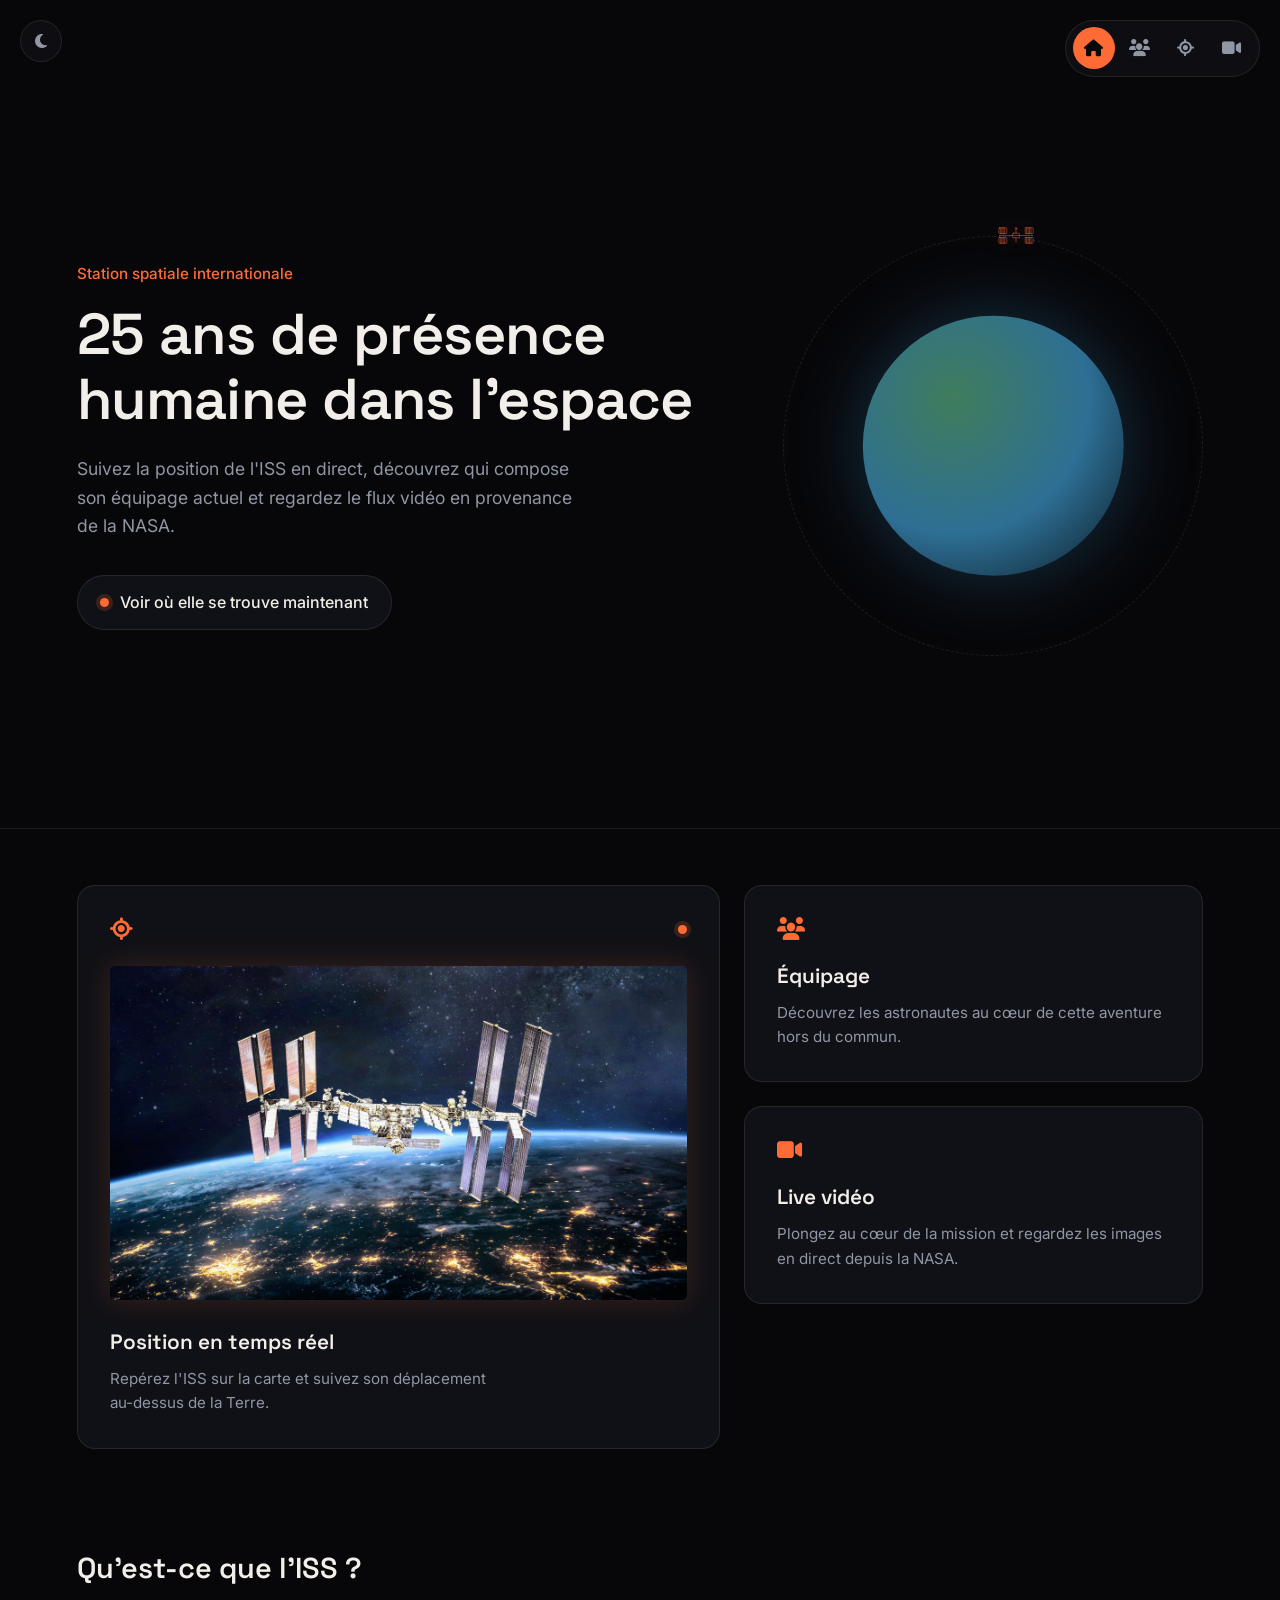
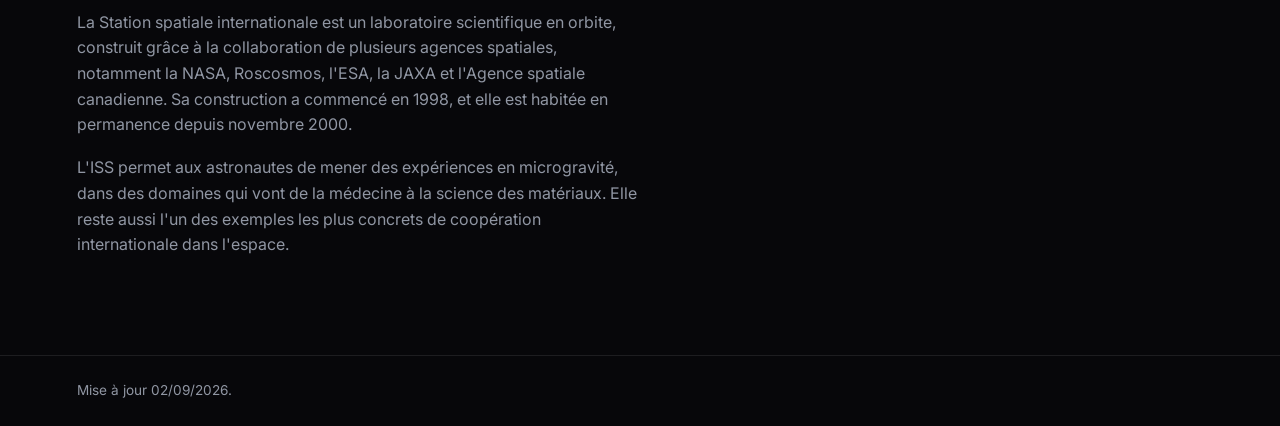
==== commit 6c2dbdc3: "Add : Mode Light/Dark" ====
--- a/index.html
+++ b/index.html
@@ -3,6 +3,11 @@
 
 <head>
     <meta charset="UTF-8">
+    <script>
+        if (localStorage.getItem('theme') === 'light') {
+            document.documentElement.setAttribute('data-theme', 'light');
+        }
+    </script>
     <title>Suivi ISS</title>
     <link rel="shortcut icon" href="./images/earth.png" type="image/x-icon">
     <meta name="viewport" content="width=device-width, initial-scale=1.0">
@@ -14,6 +19,9 @@
 </head>
 
 <body>
+    <button class="theme-toggle" id="theme-toggle" type="button" aria-label="Passer en mode clair">
+        <i class="fa-solid fa-moon"></i>
+    </button>
     <nav class="navbar" id="navbar" aria-label="Navigation principale">
         <ul class="nav-links">
             <li><a href="index.html" class="active" aria-label="Accueil"><i class="fa-solid fa-house"></i></a></li>
@@ -124,5 +132,6 @@
     <footer class="site-footer">
         <p>Mise à jour 02/09/2026.</p>
     </footer>
+    <script src="theme.js"></script>
 </body>
 </html>
--- a/styles.css/common.css
+++ b/styles.css/common.css
@@ -14,20 +14,31 @@
     --text: #F2EFEA;
     --muted: #9096A3;
     --line: rgba(255, 255, 255, 0.09);
+    --glass: rgba(16, 17, 22, 0.75);
+    --on-accent: #07070a;
 
     --font-display: "Space Grotesk", "Inter", sans-serif;
     --font-body: "Inter", sans-serif;
+}
+
+html[data-theme="light"] {
+    --void: #f5f3ef;
+    --panel: #ffffff;
+    --accent-soft: rgba(255, 107, 53, 0.14);
+    --text: #16171c;
+    --muted: #5c5f6b;
+    --line: rgba(15, 15, 20, 0.1);
+    --glass: rgba(255, 255, 255, 0.75);
 }
 
 html {
     height: 100%;
     scroll-behavior: smooth;
+    transition: background-color 0.2s ease;
 }
 
 body {
-    min-height: 100vh;
-    display: flex;
-    flex-direction: column;
+    min-height: 100%;
     background-color: var(--void);
     color: var(--text);
     font-family: var(--font-body);
@@ -46,19 +57,13 @@
     outline-offset: 3px;
 }
 
-
-main {
-    flex: 1;
-}
-
 /* ---------- Navigation ---------- */
 
 .navbar {
     position: fixed;
     top: 20px;
-    left: 50%;
-    transform: translateX(-50%);
-    background-color: rgba(16, 17, 22, 0.75);
+    right: 20px;
+    background-color: var(--glass);
     backdrop-filter: blur(10px);
     border: 1px solid var(--line);
     border-radius: 999px;
@@ -91,7 +96,34 @@
 
 .nav-links a.active {
     background-color: var(--accent);
-    color: var(--void);
+    color: var(--on-accent);
+}
+
+/* ---------- Bouton clair / sombre ---------- */
+
+.theme-toggle {
+    position: fixed;
+    top: 20px;
+    left: 20px;
+    width: 42px;
+    height: 42px;
+    display: flex;
+    align-items: center;
+    justify-content: center;
+    background-color: var(--glass);
+    backdrop-filter: blur(10px);
+    border: 1px solid var(--line);
+    border-radius: 999px;
+    color: var(--muted);
+    font-size: 1rem;
+    cursor: pointer;
+    z-index: 1000;
+    transition: color 0.2s ease, border-color 0.2s ease;
+}
+
+.theme-toggle:hover {
+    color: var(--text);
+    border-color: var(--accent);
 }
 
 /* ---------- Indicateur "en direct" (partagé entre pages) ---------- */
@@ -128,7 +160,7 @@
 
 .page-header {
     padding: 8rem 6vw 3rem;
-    max-width: 1500px;
+    max-width: 760px;
 }
 
 .page-kicker {
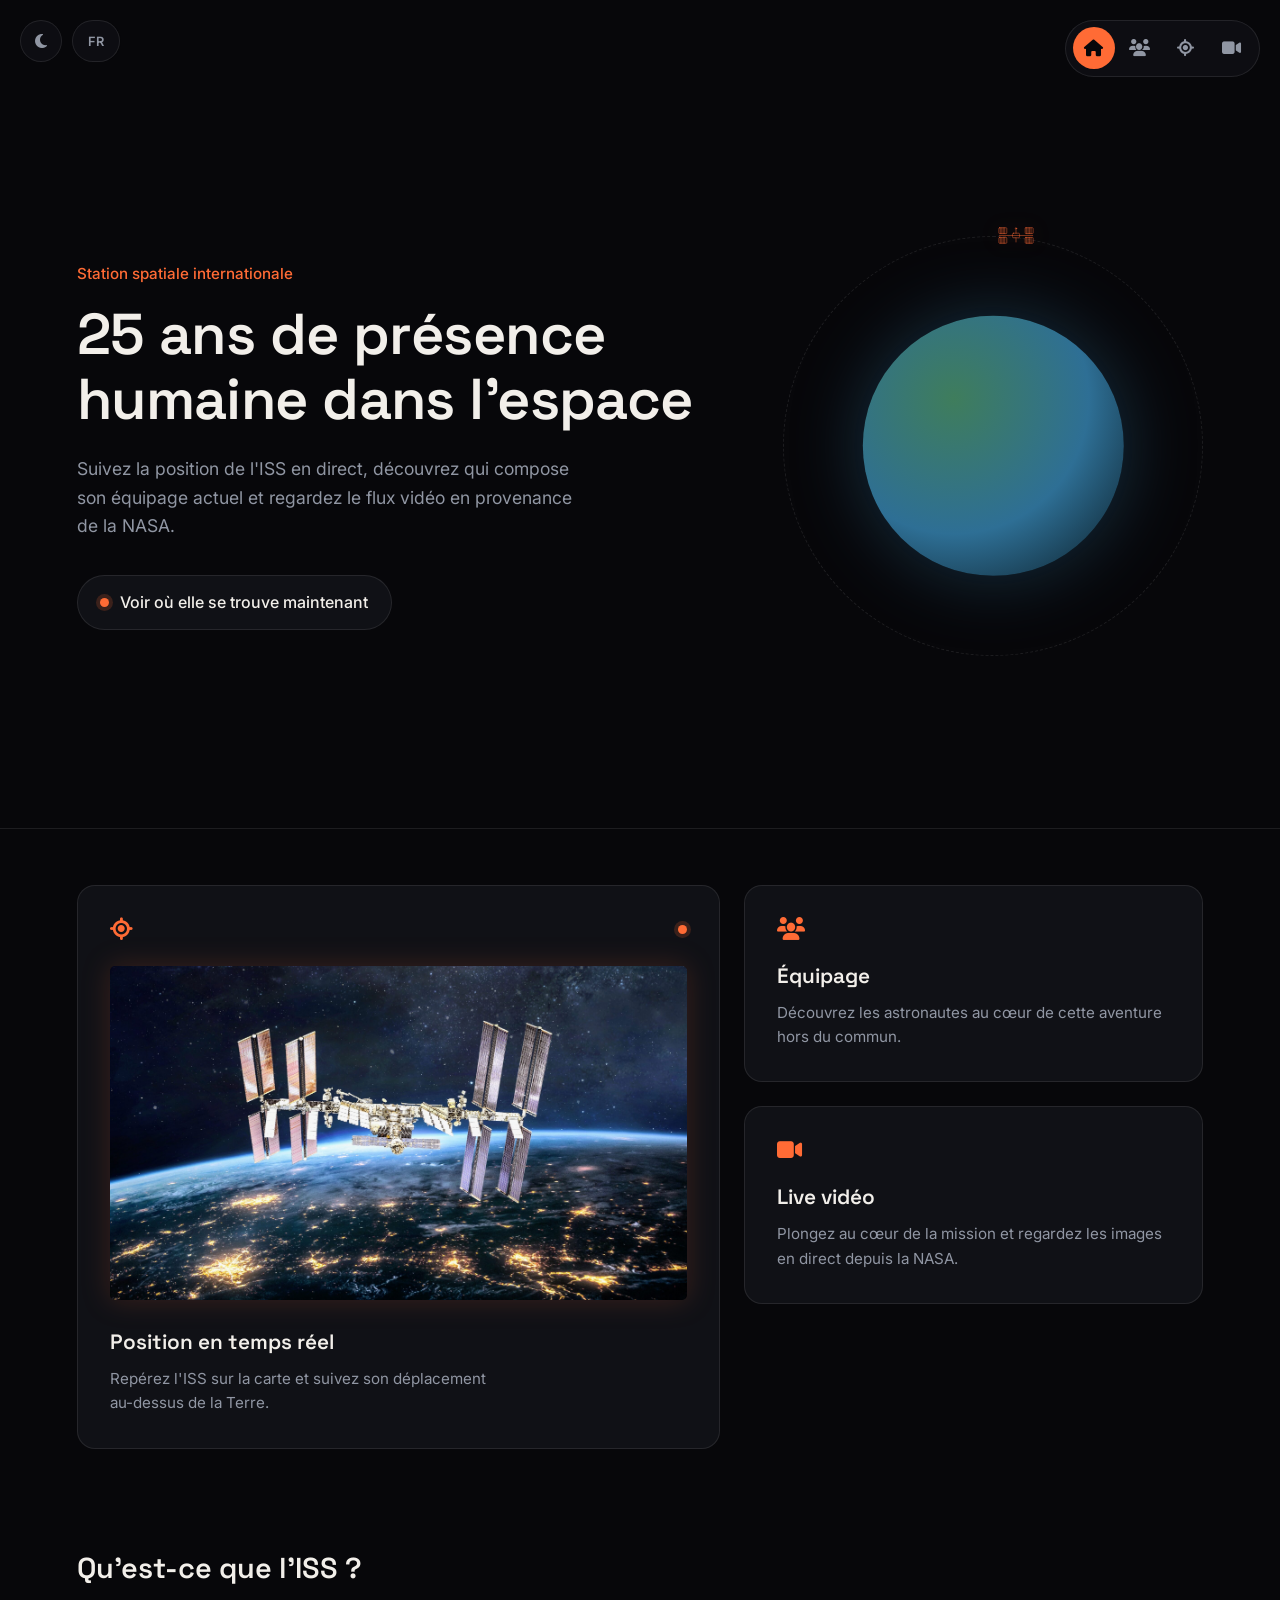
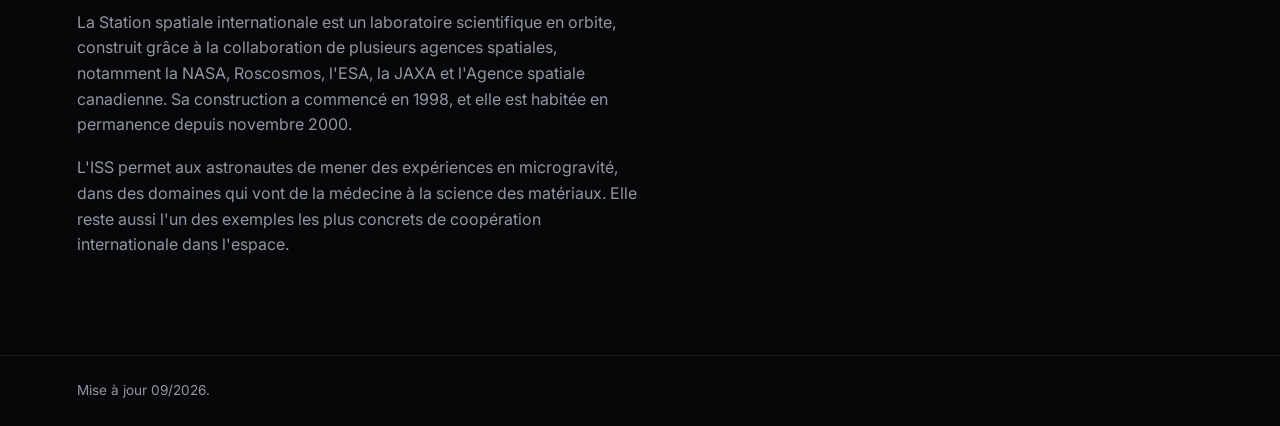
==== commit e2d9a2bc: "Add : Selection de langage FR/EN" ====
--- a/index.html
+++ b/index.html
@@ -7,8 +7,12 @@
         if (localStorage.getItem('theme') === 'light') {
             document.documentElement.setAttribute('data-theme', 'light');
         }
+        var storedLang = localStorage.getItem('lang');
+        if (storedLang) {
+            document.documentElement.setAttribute('lang', storedLang);
+        }
     </script>
-    <title>Suivi ISS</title>
+    <title data-i18n="index.title">Suivi ISS</title>
     <link rel="shortcut icon" href="./images/earth.png" type="image/x-icon">
     <meta name="viewport" content="width=device-width, initial-scale=1.0">
     <link rel="stylesheet" href="./styles.css/common.css">
@@ -19,30 +23,34 @@
 </head>
 
 <body>
-    <button class="theme-toggle" id="theme-toggle" type="button" aria-label="Passer en mode clair">
-        <i class="fa-solid fa-moon"></i>
-    </button>
+    <div class="controls-left">
+        <button class="theme-toggle" id="theme-toggle" type="button" aria-label="Passer en mode clair">
+            <i class="fa-solid fa-moon"></i>
+        </button>
+        <button id="lang-toggle" type="button" class="lang-toggle" aria-label="Choisir la langue">FR</button>
+    </div>
+
     <nav class="navbar" id="navbar" aria-label="Navigation principale">
         <ul class="nav-links">
-            <li><a href="index.html" class="active" aria-label="Accueil"><i class="fa-solid fa-house"></i></a></li>
-            <li><a href="equipage.html" aria-label="Équipage"><i class="fa-solid fa-users"></i></a></li>
-            <li><a href="position.html" aria-label="Position en temps réel"><i
+            <li><a href="index.html" class="active" data-i18n-aria="nav.home" aria-label="Accueil"><i class="fa-solid fa-house"></i></a></li>
+            <li><a href="equipage.html" data-i18n-aria="nav.crew" aria-label="Équipage"><i class="fa-solid fa-users"></i></a></li>
+            <li><a href="position.html" data-i18n-aria="nav.position" aria-label="Position en temps réel"><i
                         class="fa-solid fa-location-crosshairs"></i></a></li>
-            <li><a href="live.html" aria-label="Live vidéo"><i class="fa-solid fa-video"></i></a></li>
+            <li><a href="live.html" data-i18n-aria="nav.live" aria-label="Live vidéo"><i class="fa-solid fa-video"></i></a></li>
         </ul>
     </nav>
     <main>
         <header class="hero">
             <div class="hero-text">
-                <p class="hero-kicker">Station spatiale internationale</p>
-                <h1>25 ans de présence humaine dans l'espace</h1>
-                <p class="hero-lead">
+                <p class="hero-kicker" data-i18n="home.kicker">Station spatiale internationale</p>
+                <h1 data-i18n="home.title">25 ans de présence humaine dans l'espace</h1>
+                <p class="hero-lead" data-i18n="home.lead">
                     Suivez la position de l'ISS en direct, découvrez qui compose son équipage actuel
                     et regardez le flux vidéo en provenance de la NASA.
                 </p>
                 <a class="hero-cta" href="position.html">
                     <span class="live-dot" aria-hidden="true"></span>
-                    Voir où elle se trouve maintenant
+                    <span data-i18n="home.cta">Voir où elle se trouve maintenant</span>
                 </a>
             </div>
             <div class="orbit-stage" aria-hidden="true">
@@ -96,33 +104,33 @@
                 <div class="tile-illustration" aria-hidden="true">
                     <img class="iss-photo" src="./images/ISS-scaled.jpg" alt="photo-iss">
                 </div>
-                <h2>Position en temps réel</h2>
-                <p>Repérez l'ISS sur la carte et suivez son déplacement au-dessus de la Terre.</p>
+                <h2 data-i18n="home.tile.position.title">Position en temps réel</h2>
+                <p data-i18n="home.tile.position.desc">Repérez l'ISS sur la carte et suivez son déplacement au-dessus de la Terre.</p>
             </a>
 
             <div class="tile-stack">
                 <a class="tile" href="equipage.html">
                     <i class="fa-solid fa-users"></i>
-                    <h2>Équipage</h2>
-                    <p>Découvrez les astronautes au cœur de cette aventure hors du commun.</p>
+                    <h2 data-i18n="home.tile.crew.title">Équipage</h2>
+                    <p data-i18n="home.tile.crew.desc">Découvrez les astronautes au cœur de cette aventure hors du commun.</p>
                 </a>
                 <a class="tile" href="live.html">
                     <i class="fa-solid fa-video"></i>
-                    <h2>Live vidéo</h2>
-                    <p>Plongez au cœur de la mission et regardez les images en direct depuis la NASA.</p>
+                    <h2 data-i18n="home.tile.live.title">Live vidéo</h2>
+                    <p data-i18n="home.tile.live.desc">Plongez au cœur de la mission et regardez les images en direct depuis la NASA.</p>
                 </a>
             </div>
         </section>
 
         <section class="about">
-            <h2>Qu'est-ce que l'ISS ?</h2>
-            <p>
+            <h2 data-i18n="home.about.title">Qu'est-ce que l'ISS ?</h2>
+            <p data-i18n="home.about.p1">
                 La Station spatiale internationale est un laboratoire scientifique en orbite, construit grâce à la
                 collaboration de plusieurs agences spatiales, notamment la NASA, Roscosmos, l'ESA, la JAXA et l'Agence
                 spatiale canadienne. Sa construction a commencé en 1998, et elle est habitée en permanence depuis
                 novembre 2000.
             </p>
-            <p>
+            <p data-i18n="home.about.p2">
                 L'ISS permet aux astronautes de mener des expériences en microgravité, dans des domaines qui vont de la
                 médecine à la science des matériaux. Elle reste aussi l'un des exemples les plus concrets de coopération
                 internationale dans l'espace.
@@ -130,8 +138,9 @@
         </section>
     </main>
     <footer class="site-footer">
-        <p>Mise à jour 02/09/2026.</p>
+        <p data-i18n="footer.update">Mise à jour 09/2026.</p>
     </footer>
+    <script src="i18n.js"></script>
     <script src="theme.js"></script>
 </body>
 </html>
--- a/styles.css/common.css
+++ b/styles.css/common.css
@@ -38,12 +38,18 @@
 }
 
 body {
-    min-height: 100%;
+    min-height: 100vh;
+    display: flex;
+    flex-direction: column;
     background-color: var(--void);
     color: var(--text);
     font-family: var(--font-body);
     line-height: 1.6;
     overflow-x: hidden;
+}
+
+main {
+    flex: 1;
 }
 
 a {
@@ -99,12 +105,19 @@
     color: var(--on-accent);
 }
 
-/* ---------- Bouton clair / sombre ---------- */
-
-.theme-toggle {
+/* ---------- Contrôles en haut à gauche (thème + langue) ---------- */
+
+.controls-left {
     position: fixed;
     top: 20px;
     left: 20px;
+    z-index: 1000;
+    display: flex;
+    align-items: center;
+    gap: 0.6rem;
+}
+
+.theme-toggle {
     width: 42px;
     height: 42px;
     display: flex;
@@ -117,13 +130,76 @@
     color: var(--muted);
     font-size: 1rem;
     cursor: pointer;
-    z-index: 1000;
     transition: color 0.2s ease, border-color 0.2s ease;
 }
 
 .theme-toggle:hover {
     color: var(--text);
     border-color: var(--accent);
+}
+
+.lang-toggle {
+    height: 42px;
+    padding: 0 0.95rem;
+    display: flex;
+    align-items: center;
+    justify-content: center;
+    background-color: var(--glass);
+    backdrop-filter: blur(10px);
+    border: 1px solid var(--line);
+    border-radius: 999px;
+    color: var(--muted);
+    font-family: var(--font-body);
+    font-size: 0.8rem;
+    font-weight: 600;
+    letter-spacing: 0.02em;
+    cursor: pointer;
+    transition: color 0.2s ease, border-color 0.2s ease;
+}
+
+.lang-toggle:hover {
+    color: var(--text);
+    border-color: var(--accent);
+}
+
+@media (max-width: 480px) {
+
+    .controls-left,
+    .navbar {
+        top: 12px;
+    }
+
+    .controls-left {
+        left: 12px;
+        gap: 0.4rem;
+    }
+
+    .navbar {
+        right: 12px;
+        padding: 0.3rem;
+    }
+
+    .nav-links {
+        gap: 0.15rem;
+    }
+
+    .nav-links a {
+        width: 38px;
+        height: 38px;
+        font-size: 0.95rem;
+    }
+
+    .theme-toggle {
+        width: 38px;
+        height: 38px;
+        font-size: 0.9rem;
+    }
+
+    .lang-toggle {
+        height: 38px;
+        padding: 0 0.75rem;
+        font-size: 0.75rem;
+    }
 }
 
 /* ---------- Indicateur "en direct" (partagé entre pages) ---------- */
@@ -160,7 +236,7 @@
 
 .page-header {
     padding: 8rem 6vw 3rem;
-    max-width: 760px;
+    max-width: 1500px;
 }
 
 .page-kicker {
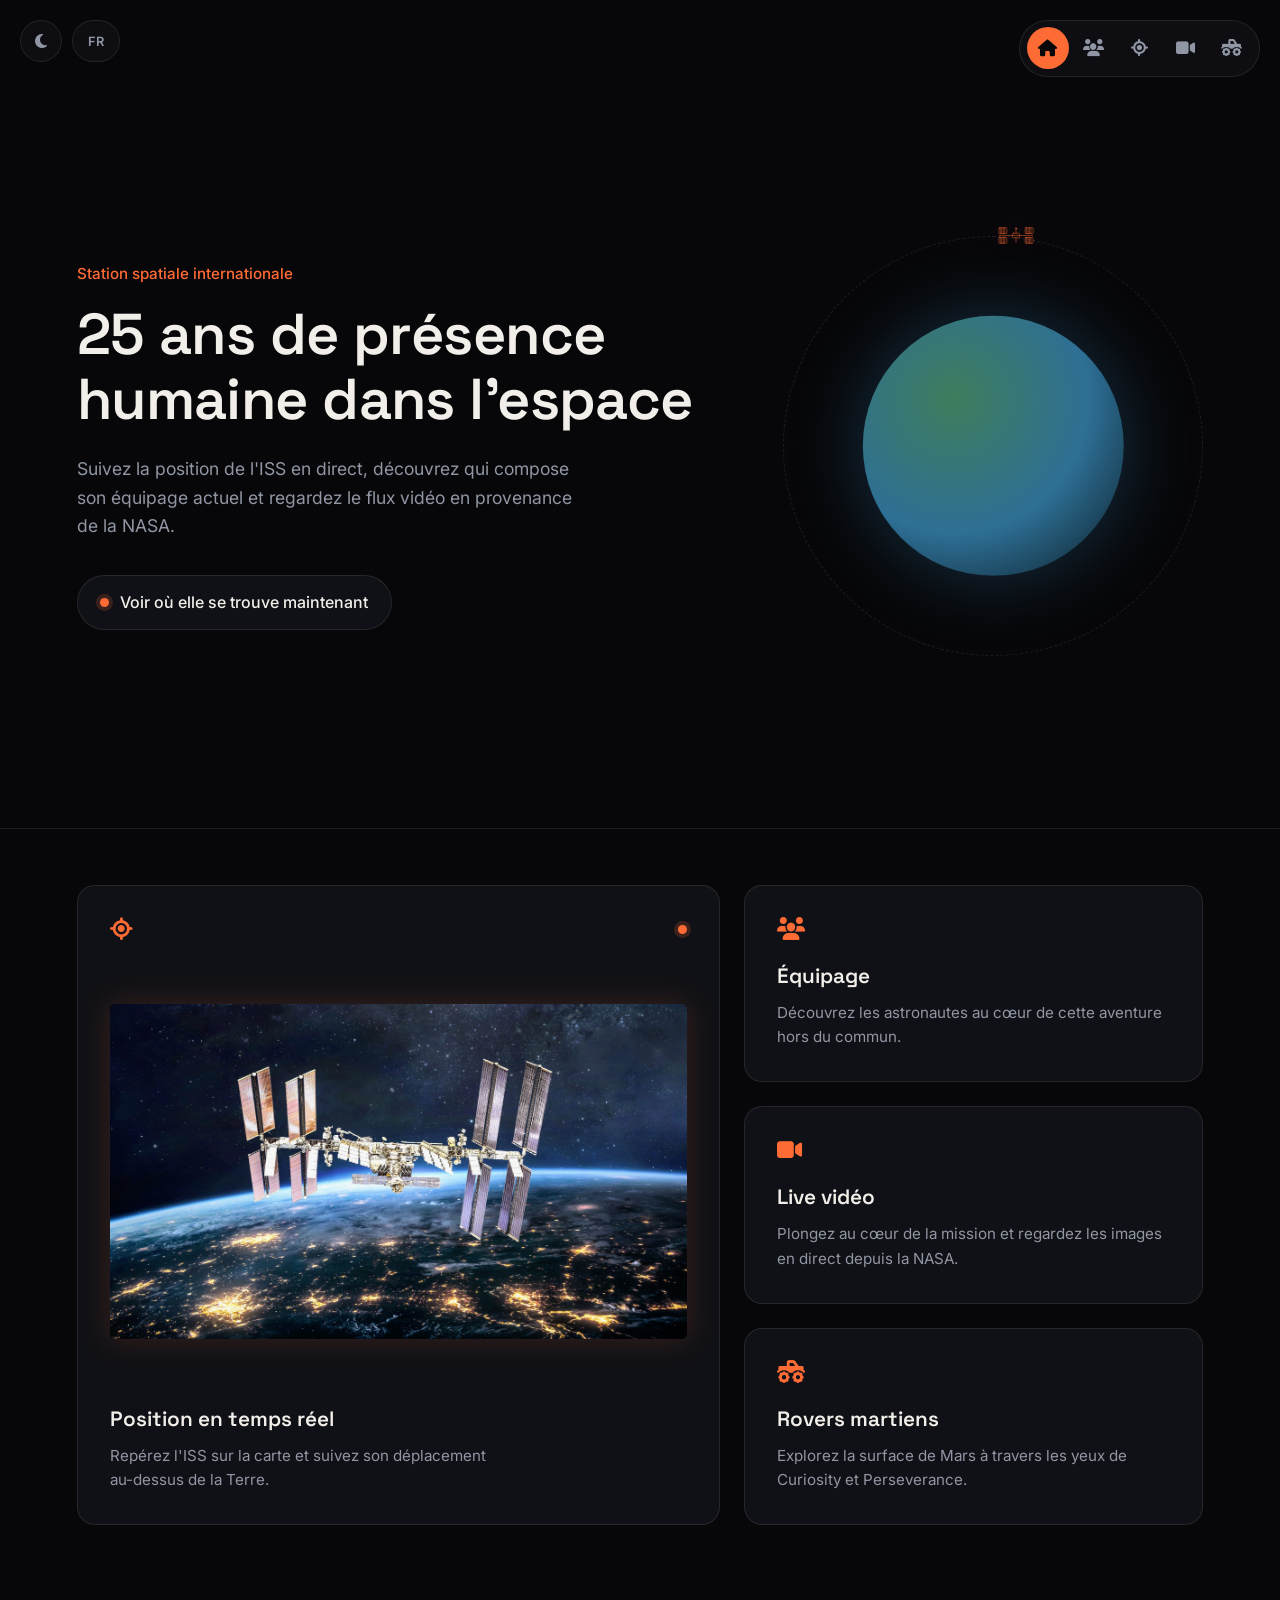
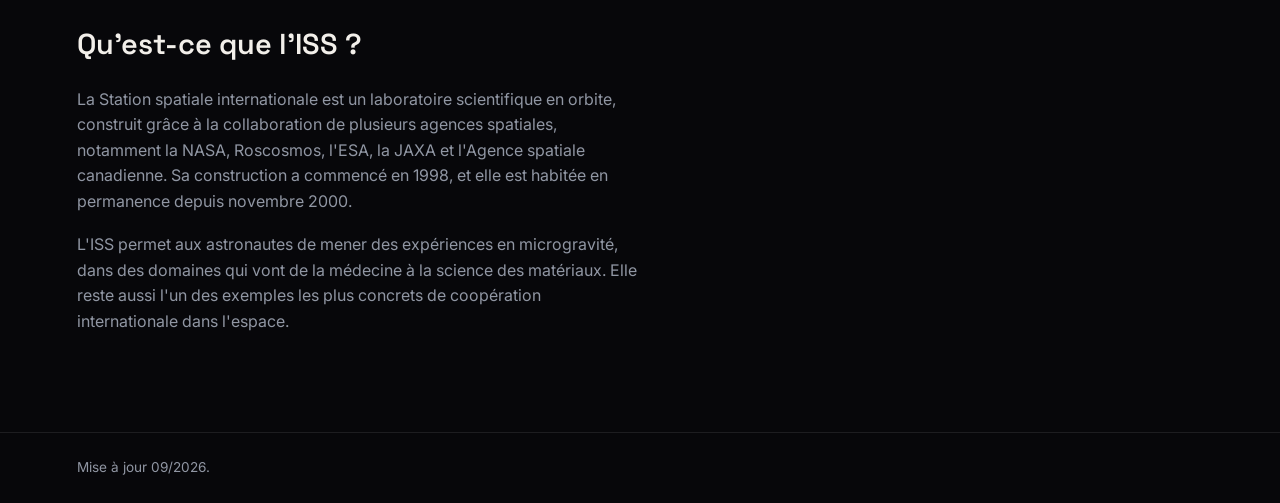
==== commit c36b77a9: "Add : API rover - affichage photo mars" ====
--- a/index.html
+++ b/index.html
@@ -37,6 +37,7 @@
             <li><a href="position.html" data-i18n-aria="nav.position" aria-label="Position en temps réel"><i
                         class="fa-solid fa-location-crosshairs"></i></a></li>
             <li><a href="live.html" data-i18n-aria="nav.live" aria-label="Live vidéo"><i class="fa-solid fa-video"></i></a></li>
+            <li><a href="rovers.html" data-i18n-aria="nav.rovers" aria-label="Rovers"><i class="fa-solid fa-truck-monster"></i></a></li>
         </ul>
     </nav>
     <main>
@@ -119,6 +120,11 @@
                     <h2 data-i18n="home.tile.live.title">Live vidéo</h2>
                     <p data-i18n="home.tile.live.desc">Plongez au cœur de la mission et regardez les images en direct depuis la NASA.</p>
                 </a>
+                <a class="tile" href="rovers.html">
+                <i class="fa-solid fa-truck-monster"></i>
+                <h2 data-i18n="home.tile.rovers.title">Rovers martiens</h2>
+                <p data-i18n="home.tile.rovers.desc">Explorez la surface de Mars à travers les yeux de Curiosity et Perseverance.</p>
+            </a>
             </div>
         </section>
 
--- a/styles.css/common.css
+++ b/styles.css/common.css
@@ -257,7 +257,7 @@
 .page-lead {
     color: var(--muted);
     font-size: 1.05rem;
-    max-width: 60ch;
+    max-width: 100ch;
 }
 
 /* ---------- Main-body (conteneur générique pages secondaires) ---------- */
